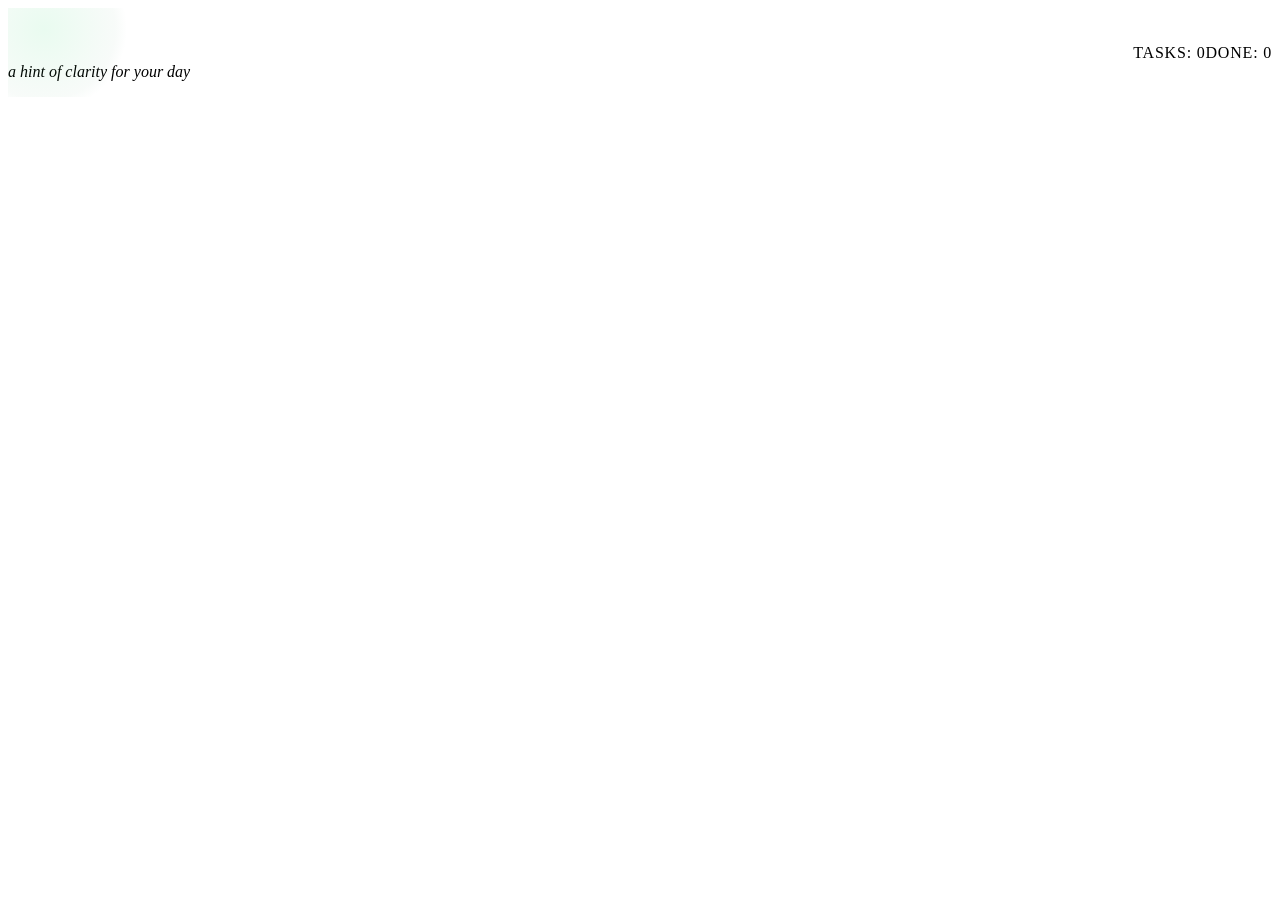
==== src/index.html @ 862423fd "feat: add header, branding, stats counter and index.html scaffold" ====
<!DOCTYPE html>
<html lang="en">
<head>
  <meta charset="UTF-8">
  <meta name="viewport" content="width=device-width, initial-scale=1.0">
  <title>Ahintodew — a hint of clarity for your day</title>

  <!-- Google Fonts: Inter -->
  <link rel="preconnect" href="https://fonts.googleapis.com">
  <link rel="preconnect" href="https://fonts.gstatic.com" crossorigin>
  <link href="https://fonts.googleapis.com/css2?family=Inter:wght@400;500;600;700&display=swap" rel="stylesheet">

  <!-- CSS imports in dependency order -->
  <link rel="stylesheet" href="tokens.css">
  <link rel="stylesheet" href="base.css">
  <link rel="stylesheet" href="header.css">
  <link rel="stylesheet" href="category.css">
  <link rel="stylesheet" href="todo.css">
  <link rel="stylesheet" href="responsive.css">
</head>
<body>
  <div class="app">

    <!-- ===== HEADER & BRANDING (dev-1) ===== -->
    <header class="header glass">
      <div class="header__brand">
        <h1 class="header__title">Ahintodew</h1>
        <p class="header__subtitle">a hint of clarity for your day</p>
      </div>
      <div class="header__stats">
        <span class="header__stat">Tasks: <span class="header__counter header__counter--total"></span></span>
        <span class="header__stat">Done: <span class="header__counter header__counter--done"></span></span>
      </div>
    </header>

    <!-- ===== CATEGORIES & TODO ITEMS (dev-2, dev-3) ===== -->
    <!-- Categories with todo items go here -->

    <!-- ===== FILTERS / FOOTER (dev-4) ===== -->
    <!-- Filter controls and footer go here -->

  </div>
</body>
</html>
---- src/header.css ----
/* ============================================
   AHINTODEW — Header & Branding
   ============================================ */

@import 'tokens.css';

/* --- Header: Sticky Glass Panel --- */
.header {
  position: sticky;
  top: var(--space-4);
  z-index: var(--z-header);
  display: flex;
  align-items: center;
  justify-content: space-between;
  padding: var(--space-6) var(--space-8);
  margin-bottom: var(--space-6);
  overflow: hidden;
  transition: box-shadow var(--transition-base), background var(--transition-base);
}

/* --- Dew-drop decorative element --- */
.header::before {
  content: '';
  position: absolute;
  top: calc(-1 * var(--space-6));
  right: calc(-1 * var(--space-6));
  width: 120px;
  height: 120px;
  border-radius: var(--radius-full);
  background: radial-gradient(
    circle at 30% 30%,
    rgba(74, 222, 128, 0.4),
    rgba(21, 128, 61, 0.1) 60%,
    transparent 70%
  );
  opacity: 0.3;
  pointer-events: none;
  z-index: var(--z-bg);
}

/* --- Brand --- */
.header__brand {
  display: flex;
  flex-direction: column;
  gap: var(--space-1);
}

.header__title {
  font-size: var(--font-size-2xl);
  font-weight: var(--font-weight-bold);
  line-height: var(--line-height-tight);
  background: linear-gradient(135deg, var(--color-dew-400), var(--color-dew-700));
  -webkit-background-clip: text;
  background-clip: text;
  -webkit-text-fill-color: transparent;
  color: transparent;
}

.header__subtitle {
  font-size: var(--font-size-sm);
  color: var(--color-text-secondary);
  font-style: italic;
  font-weight: var(--font-weight-normal);
}

/* --- Stats --- */
.header__stats {
  display: flex;
  gap: var(--space-4);
  align-items: center;
}

.header__stat {
  font-size: var(--font-size-xs);
  font-weight: var(--font-weight-semibold);
  color: var(--color-text-secondary);
  text-transform: uppercase;
  letter-spacing: 0.05em;
}

/* --- CSS Counter Display --- */
.header__counter {
  font-weight: var(--font-weight-bold);
  color: var(--color-dew-600);
}

.header__counter--total::after {
  content: counter(total-tasks);
}

.header__counter--done::after {
  content: counter(completed-tasks);
}

/* --- Reduced Motion --- */
@media (prefers-reduced-motion: reduce) {
  .header {
    transition: none;
  }
}
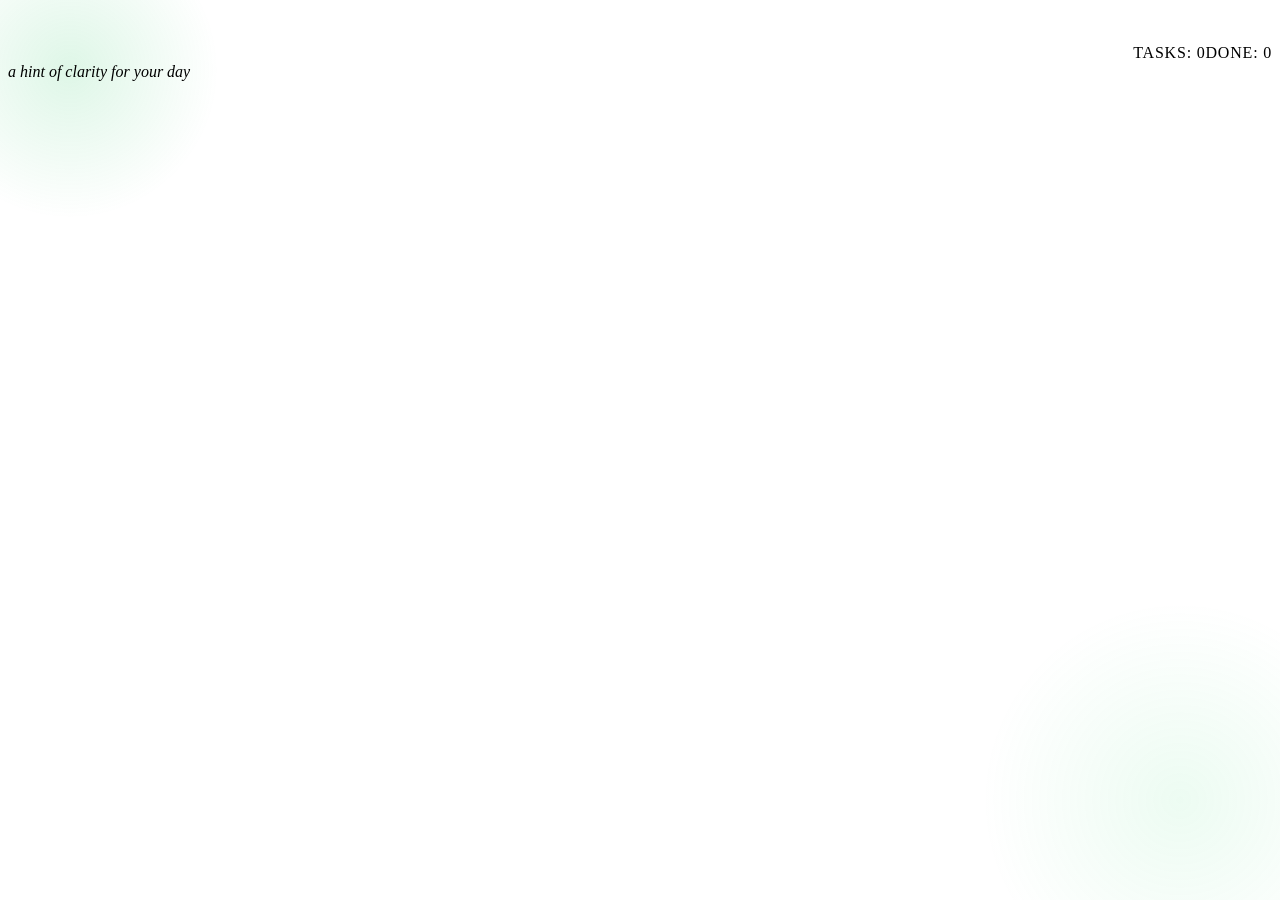
==== commit a0ac24e8: "feat: header branding & stats counter with CSS counter display rules" ====
--- a/src/index.html
+++ b/src/index.html
@@ -3,14 +3,14 @@
 <head>
   <meta charset="UTF-8">
   <meta name="viewport" content="width=device-width, initial-scale=1.0">
-  <title>Ahintodew — a hint of clarity for your day</title>
+  <title>Ahintodew — A hint of clarity for your day</title>
 
-  <!-- Google Fonts: Inter -->
+  <!-- Google Fonts -->
   <link rel="preconnect" href="https://fonts.googleapis.com">
   <link rel="preconnect" href="https://fonts.gstatic.com" crossorigin>
   <link href="https://fonts.googleapis.com/css2?family=Inter:wght@400;500;600;700&display=swap" rel="stylesheet">
 
-  <!-- CSS imports in dependency order -->
+  <!-- Stylesheets (order matters) -->
   <link rel="stylesheet" href="tokens.css">
   <link rel="stylesheet" href="base.css">
   <link rel="stylesheet" href="header.css">
@@ -21,7 +21,7 @@
 <body>
   <div class="app">
 
-    <!-- ===== HEADER & BRANDING (dev-1) ===== -->
+    <!-- ===== Header & Branding ===== -->
     <header class="header glass">
       <div class="header__brand">
         <h1 class="header__title">Ahintodew</h1>
@@ -33,12 +33,12 @@
       </div>
     </header>
 
-    <!-- ===== CATEGORIES & TODO ITEMS (dev-2, dev-3) ===== -->
-    <!-- Categories with todo items go here -->
+    <!-- ===== Categories & Todos (added by other devs) ===== -->
+    <!-- category sections go here -->
 
-    <!-- ===== FILTERS / FOOTER (dev-4) ===== -->
-    <!-- Filter controls and footer go here -->
+    <!-- ===== Filters (added by other devs) ===== -->
+    <!-- filter controls go here -->
 
   </div>
 </body>
-</html>
+</html>
--- a/src/header.css
+++ b/src/header.css
@@ -2,35 +2,34 @@
    AHINTODEW — Header & Branding
    ============================================ */
 
-@import 'tokens.css';
-
-/* --- Header: Sticky Glass Panel --- */
+/* --- Header Layout --- */
 .header {
+  display: flex;
+  align-items: center;
+  justify-content: space-between;
+  padding: var(--space-5) var(--space-6);
   position: sticky;
   top: var(--space-4);
   z-index: var(--z-header);
-  display: flex;
-  align-items: center;
-  justify-content: space-between;
-  padding: var(--space-6) var(--space-8);
-  margin-bottom: var(--space-6);
+  min-height: var(--header-height);
   overflow: hidden;
-  transition: box-shadow var(--transition-base), background var(--transition-base);
+  transition: box-shadow var(--transition-base),
+              background var(--transition-base);
 }
 
-/* --- Dew-drop decorative element --- */
+/* --- Dew-Drop Decorative Element --- */
 .header::before {
   content: '';
   position: absolute;
-  top: calc(-1 * var(--space-6));
-  right: calc(-1 * var(--space-6));
+  top: calc(var(--space-2) * -1);
+  right: calc(var(--space-2) * -1);
   width: 120px;
   height: 120px;
   border-radius: var(--radius-full);
   background: radial-gradient(
     circle at 30% 30%,
-    rgba(74, 222, 128, 0.4),
-    rgba(21, 128, 61, 0.1) 60%,
+    var(--color-dew-200),
+    var(--color-dew-400) 60%,
     transparent 70%
   );
   opacity: 0.3;
@@ -45,6 +44,7 @@
   gap: var(--space-1);
 }
 
+/* --- Title: Gradient Text --- */
 .header__title {
   font-size: var(--font-size-2xl);
   font-weight: var(--font-weight-bold);
@@ -53,9 +53,10 @@
   -webkit-background-clip: text;
   background-clip: text;
   -webkit-text-fill-color: transparent;
-  color: transparent;
+  color: var(--color-dew-700); /* fallback */
 }
 
+/* --- Subtitle --- */
 .header__subtitle {
   font-size: var(--font-size-sm);
   color: var(--color-text-secondary);
@@ -80,16 +81,19 @@
 
 /* --- CSS Counter Display --- */
 .header__counter {
+  font-variant-numeric: tabular-nums;
+}
+
+.header__counter--total::after {
+  content: counter(total-tasks);
   font-weight: var(--font-weight-bold);
   color: var(--color-dew-600);
 }
 
-.header__counter--total::after {
-  content: counter(total-tasks);
-}
-
 .header__counter--done::after {
   content: counter(completed-tasks);
+  font-weight: var(--font-weight-bold);
+  color: var(--color-check);
 }
 
 /* --- Reduced Motion --- */
@@ -97,4 +101,4 @@
   .header {
     transition: none;
   }
-}
+}
--- a/src/category.css
+++ b/src/category.css
@@ -0,0 +1,99 @@
+/* ============================================
+   AHINTODEW — Category Sections
+   ============================================ */
+
+/* --- Remove default details/summary markers --- */
+summary {
+  list-style: none;
+}
+
+summary::-webkit-details-marker {
+  display: none;
+}
+
+/* --- Category Block --- */
+.category {
+  margin-bottom: var(--space-4);
+  border-left: 3px solid var(--color-dew-300);
+  transition: box-shadow var(--transition-base);
+}
+
+/* --- Category Header --- */
+.category__header {
+  display: flex;
+  align-items: center;
+  gap: var(--space-3);
+  padding: var(--space-4) var(--space-5);
+  cursor: pointer;
+  font-weight: var(--font-weight-semibold);
+  font-size: var(--font-size-lg);
+  color: var(--color-text);
+  user-select: none;
+  -webkit-user-select: none;
+}
+
+.category__header:focus-visible {
+  outline: 2px solid var(--color-dew-500);
+  outline-offset: 2px;
+  border-radius: var(--radius-sm);
+}
+
+/* --- Category Icon --- */
+.category__icon {
+  font-size: var(--font-size-xl);
+  line-height: 1;
+}
+
+/* --- Category Title --- */
+.category__title {
+  flex: 1;
+  min-width: 0;
+}
+
+/* --- Category Count --- */
+.category__count {
+  font-size: var(--font-size-xs);
+  font-weight: var(--font-weight-medium);
+  color: var(--color-text-secondary);
+}
+
+/* --- Chevron (CSS-only arrow) --- */
+.category__chevron {
+  display: inline-block;
+  width: 8px;
+  height: 8px;
+  border-right: 2px solid var(--color-gray-400);
+  border-bottom: 2px solid var(--color-gray-400);
+  transform: rotate(-45deg);
+  transition: transform var(--transition-base);
+  flex-shrink: 0;
+}
+
+details[open] > summary .category__chevron {
+  transform: rotate(45deg);
+}
+
+/* --- Category List --- */
+.category__list {
+  padding: 0 var(--space-3) var(--space-3);
+  max-height: 0;
+  overflow: hidden;
+  transition: max-height var(--transition-slow), padding var(--transition-base);
+}
+
+details[open] > .category__list {
+  max-height: 500px;
+}
+
+/* Gap between todo items */
+.category__list > .todo + .todo {
+  margin-top: var(--space-1);
+}
+
+/* --- Reduced Motion --- */
+@media (prefers-reduced-motion: reduce) {
+  .category__chevron,
+  .category__list {
+    transition: none;
+  }
+}
--- a/src/todo.css
+++ b/src/todo.css
@@ -0,0 +1,144 @@
+/* ============================================
+   AHINTODEW — Todo Item Component
+   ============================================ */
+
+/* --- Todo Item --- */
+.todo {
+  counter-increment: total-tasks;
+}
+
+/* --- Checkbox (visually hidden via .sr-only in base.css) --- */
+.todo__checkbox {
+  /* .sr-only class handles hiding; this selector for counter */
+}
+
+.todo__checkbox:checked {
+  counter-increment: completed-tasks;
+}
+
+/* --- Label (main interactive row) --- */
+.todo__label {
+  display: flex;
+  align-items: center;
+  gap: var(--space-3);
+  padding: var(--space-3) var(--space-4);
+  cursor: pointer;
+  border-radius: var(--radius-md);
+  transition: background var(--transition-base), transform var(--transition-spring);
+  min-height: 44px;
+}
+
+.todo__label:hover {
+  background: var(--color-surface-hover);
+}
+
+/* --- Focus-visible on checkbox → outline on label --- */
+.todo__checkbox:focus-visible + .todo__label {
+  outline: 2px solid var(--color-dew-500);
+  outline-offset: 2px;
+}
+
+/* --- Checkmark circle --- */
+.todo__checkmark {
+  flex-shrink: 0;
+  width: 22px;
+  height: 22px;
+  border-radius: var(--radius-full);
+  border: 2px solid var(--color-gray-300);
+  display: flex;
+  align-items: center;
+  justify-content: center;
+  transition: border-color var(--transition-base), background var(--transition-base);
+  position: relative;
+}
+
+/* Checkmark tick via ::after */
+.todo__checkmark::after {
+  content: '';
+  display: block;
+  width: 6px;
+  height: 10px;
+  border: solid var(--color-white);
+  border-width: 0 2px 2px 0;
+  transform: rotate(45deg) scale(0);
+  transition: transform var(--transition-base);
+}
+
+/* --- Todo text --- */
+.todo__text {
+  flex: 1;
+  font-size: var(--font-size-sm);
+  color: var(--color-text);
+  transition: color var(--transition-base), text-decoration var(--transition-base);
+}
+
+/* --- Tags (priority pills) --- */
+.todo__tag {
+  border-radius: var(--radius-full);
+  font-size: var(--font-size-xs);
+  font-weight: var(--font-weight-medium);
+  padding: var(--space-1) var(--space-2);
+  line-height: 1;
+  white-space: nowrap;
+  flex-shrink: 0;
+}
+
+.todo__tag--high {
+  background: rgba(248, 113, 113, 0.15);
+  color: var(--color-high);
+}
+
+.todo__tag--medium {
+  background: rgba(251, 191, 36, 0.15);
+  color: #b45309;
+}
+
+.todo__tag--low {
+  background: rgba(45, 212, 191, 0.15);
+  color: #0f766e;
+}
+
+/* --- Checked State --- */
+.todo__checkbox:checked + .todo__label {
+  opacity: 0.7;
+  transform: scale(1.02);
+}
+
+.todo__checkbox:checked + .todo__label .todo__checkmark {
+  background: var(--color-check);
+  border-color: var(--color-check);
+}
+
+.todo__checkbox:checked + .todo__label .todo__checkmark::after {
+  transform: rotate(45deg) scale(1);
+}
+
+.todo__checkbox:checked + .todo__label .todo__text {
+  text-decoration: line-through;
+  color: var(--color-text-completed);
+}
+
+/* Reset scale after spring animation */
+.todo__checkbox:checked + .todo__label {
+  animation: todo-check-pop var(--transition-spring) forwards;
+}
+
+@keyframes todo-check-pop {
+  0%   { transform: scale(1); }
+  40%  { transform: scale(1.02); }
+  100% { transform: scale(1); }
+}
+
+/* --- Reduced Motion --- */
+@media (prefers-reduced-motion: reduce) {
+  .todo__label,
+  .todo__checkmark,
+  .todo__checkmark::after,
+  .todo__text {
+    transition: none;
+  }
+
+  .todo__checkbox:checked + .todo__label {
+    animation: none;
+  }
+}
--- a/src/responsive.css
+++ b/src/responsive.css
@@ -0,0 +1,195 @@
+/* ============================================
+   AHINTODEW — Responsive Design, Animations & Polish
+   ============================================ */
+
+/* --- Background Decorations (Bokeh/Dew) --- */
+body::before,
+body::after {
+  content: '';
+  position: fixed;
+  border-radius: 50%;
+  pointer-events: none;
+  z-index: var(--z-bg);
+}
+
+body::before {
+  width: 300px;
+  height: 300px;
+  background: radial-gradient(circle, rgba(34, 197, 94, 0.15), transparent 70%);
+  top: -80px;
+  left: -80px;
+}
+
+body::after {
+  width: 400px;
+  height: 400px;
+  background: radial-gradient(circle, rgba(74, 222, 128, 0.1), transparent 70%);
+  bottom: -100px;
+  right: -100px;
+}
+
+/* --- Entrance Animations --- */
+@keyframes fadeInUp {
+  from {
+    opacity: 0;
+    transform: translateY(20px);
+  }
+  to {
+    opacity: 1;
+    transform: translateY(0);
+  }
+}
+
+.header {
+  animation: fadeInUp 600ms both;
+}
+
+.category {
+  animation: fadeInUp var(--transition-slow) both;
+}
+
+.category:nth-of-type(2) {
+  animation-delay: 100ms;
+}
+
+.category:nth-of-type(3) {
+  animation-delay: 200ms;
+}
+
+/* --- Footer --- */
+.footer {
+  text-align: center;
+  margin-top: var(--space-12);
+  padding: var(--space-6);
+}
+
+.footer__text {
+  font-size: var(--font-size-sm);
+  color: var(--color-text-secondary);
+}
+
+/* --- Responsive: Mobile (< 480px) --- */
+@media (max-width: 480px) {
+  .app {
+    padding: var(--space-4) var(--space-3);
+  }
+
+  .header__title {
+    font-size: var(--font-size-xl);
+  }
+
+  .header {
+    padding: var(--space-3) var(--space-4);
+  }
+
+  .header__stats {
+    flex-direction: column;
+    align-items: flex-start;
+    gap: var(--space-2);
+  }
+
+  .header__brand {
+    flex-direction: column;
+    align-items: flex-start;
+  }
+}
+
+/* --- Responsive: Tablet (481px - 768px) --- */
+@media (min-width: 481px) and (max-width: 768px) {
+  .app {
+    padding: var(--space-6) var(--space-4);
+  }
+}
+
+/* --- Responsive: Desktop (769px+) --- */
+@media (min-width: 769px) {
+  .app {
+    max-width: var(--max-width);
+    margin: 0 auto;
+    padding: var(--space-8) var(--space-6) var(--space-16);
+  }
+}
+
+/* --- Prefers Reduced Motion --- */
+@media (prefers-reduced-motion: reduce) {
+  *,
+  *::before,
+  *::after {
+    animation-duration: 0.01ms !important;
+    animation-iteration-count: 1 !important;
+    transition-duration: 0.01ms !important;
+    scroll-behavior: auto !important;
+  }
+}
+
+/* --- Prefers Dark Color Scheme --- */
+@media (prefers-color-scheme: dark) {
+  :root {
+    --color-bg: #0f1f15;
+    --color-bg-gradient: linear-gradient(135deg, #0f1f15 0%, #162b1e 50%, #0f2518 100%);
+    --color-surface: rgba(30, 50, 40, 0.6);
+    --color-surface-hover: rgba(35, 60, 48, 0.75);
+    --color-text: #e5e7eb;
+    --color-text-secondary: #9ca3af;
+    --color-text-completed: #6b7280;
+    --color-border: rgba(74, 222, 128, 0.15);
+    --color-check-bg: rgba(34, 197, 94, 0.2);
+    --glass-shadow: 0 8px 32px rgba(0, 0, 0, 0.3);
+    --glass-shadow-lg: 0 16px 48px rgba(0, 0, 0, 0.4);
+    --glass-shadow-hover: 0 12px 40px rgba(0, 0, 0, 0.35);
+  }
+
+  body::before {
+    background: radial-gradient(circle, rgba(34, 197, 94, 0.08), transparent 70%);
+  }
+
+  body::after {
+    background: radial-gradient(circle, rgba(74, 222, 128, 0.05), transparent 70%);
+  }
+}
+
+/* --- Print Styles --- */
+@media print {
+  body::before,
+  body::after {
+    display: none;
+  }
+
+  body {
+    background: #ffffff;
+    color: #000000;
+  }
+
+  .app {
+    max-width: 100%;
+    padding: 0;
+  }
+
+  .glass,
+  .header,
+  .category {
+    background: transparent;
+    backdrop-filter: none;
+    -webkit-backdrop-filter: none;
+    border: 1px solid #cccccc;
+    box-shadow: none;
+    animation: none;
+  }
+
+  details.category {
+    open: true;
+  }
+
+  details.category[open] > .category__list,
+  details.category > .category__list {
+    display: block;
+  }
+
+  .category {
+    break-inside: avoid;
+  }
+
+  .footer {
+    color: #666666;
+  }
+}
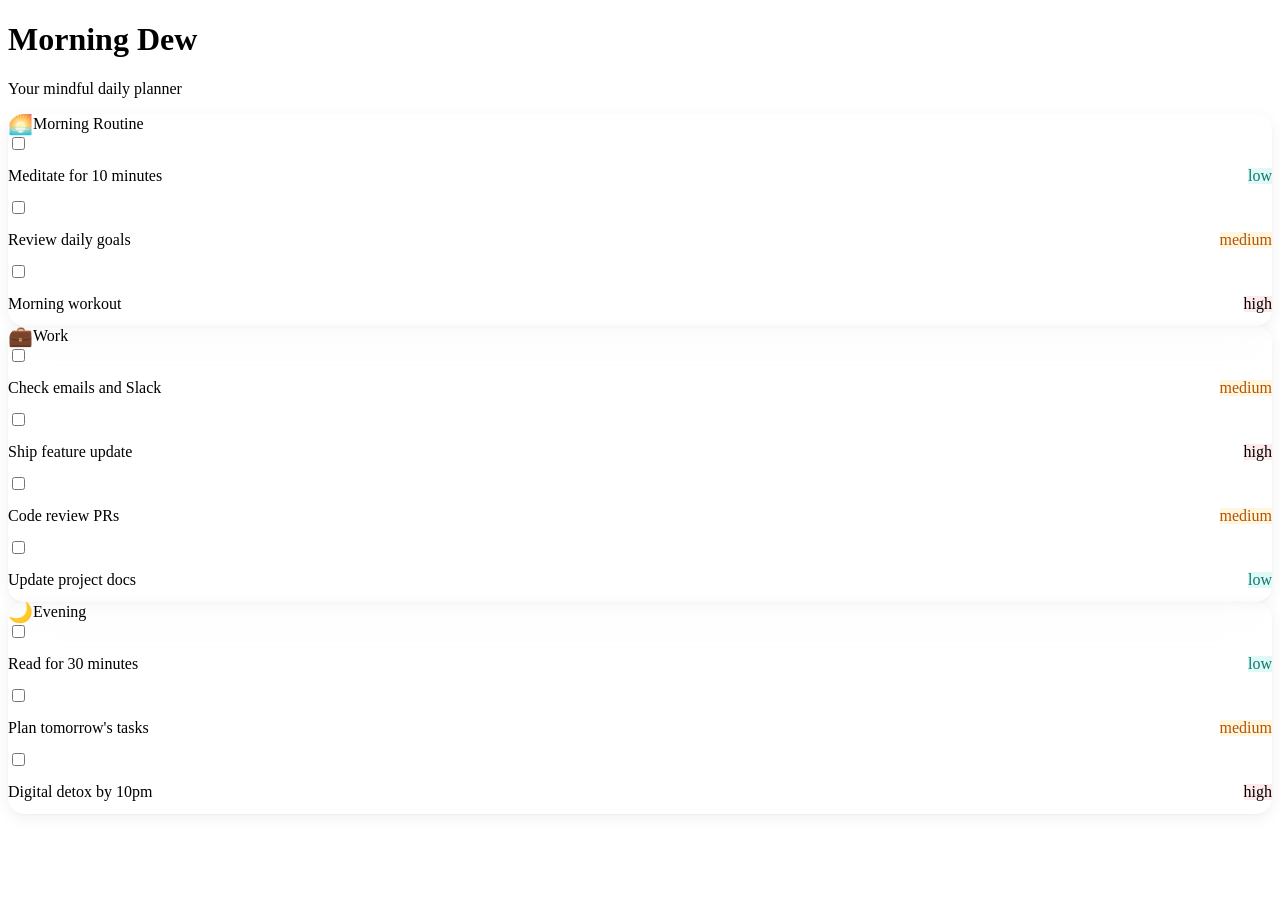
==== commit 07065028: "feat: add collapsible category sections with sample todos and category styles" ====
--- a/src/index.html
+++ b/src/index.html
@@ -3,42 +3,171 @@
 <head>
   <meta charset="UTF-8">
   <meta name="viewport" content="width=device-width, initial-scale=1.0">
-  <title>Ahintodew — A hint of clarity for your day</title>
-
-  <!-- Google Fonts -->
+  <title>Morning Dew — Todo</title>
   <link rel="preconnect" href="https://fonts.googleapis.com">
   <link rel="preconnect" href="https://fonts.gstatic.com" crossorigin>
   <link href="https://fonts.googleapis.com/css2?family=Inter:wght@400;500;600;700&display=swap" rel="stylesheet">
-
-  <!-- Stylesheets (order matters) -->
-  <link rel="stylesheet" href="tokens.css">
-  <link rel="stylesheet" href="base.css">
-  <link rel="stylesheet" href="header.css">
+  <link rel="stylesheet" href="variables.css">
   <link rel="stylesheet" href="category.css">
   <link rel="stylesheet" href="todo.css">
-  <link rel="stylesheet" href="responsive.css">
+  <link rel="stylesheet" href="progress.css">
+  <link rel="stylesheet" href="app.css">
 </head>
 <body>
-  <div class="app">
 
-    <!-- ===== Header & Branding ===== -->
-    <header class="header glass">
-      <div class="header__brand">
-        <h1 class="header__title">Ahintodew</h1>
-        <p class="header__subtitle">a hint of clarity for your day</p>
-      </div>
-      <div class="header__stats">
-        <span class="header__stat">Tasks: <span class="header__counter header__counter--total"></span></span>
-        <span class="header__stat">Done: <span class="header__counter header__counter--done"></span></span>
-      </div>
+  <div class="app-container">
+    <header class="app-header">
+      <h1 class="app-title">Morning Dew</h1>
+      <p class="app-subtitle">Your mindful daily planner</p>
+      <div class="progress-counter" id="progress-counter"></div>
     </header>
 
-    <!-- ===== Categories & Todos (added by other devs) ===== -->
-    <!-- category sections go here -->
+    <main class="app-main">
 
-    <!-- ===== Filters (added by other devs) ===== -->
-    <!-- filter controls go here -->
+      <!-- ============================================================
+           Category: Morning Routine
+           ============================================================ -->
+      <details class="category glass" open>
+        <summary class="category__header">
+          <span class="category__icon">🌅</span>
+          <span class="category__title">Morning Routine</span>
+          <span class="category__chevron"></span>
+        </summary>
+        <ul class="category__list">
 
+          <!-- Todo 1 -->
+          <li class="todo" id="todo-1">
+            <input type="checkbox" id="check-1" class="todo__checkbox sr-only">
+            <label for="check-1" class="todo__label">
+              <span class="todo__check"></span>
+              <span class="todo__text">Meditate for 10 minutes</span>
+              <span class="todo__tag todo__tag--low">low</span>
+            </label>
+          </li>
+
+          <!-- Todo 2 -->
+          <li class="todo" id="todo-2">
+            <input type="checkbox" id="check-2" class="todo__checkbox sr-only">
+            <label for="check-2" class="todo__label">
+              <span class="todo__check"></span>
+              <span class="todo__text">Review daily goals</span>
+              <span class="todo__tag todo__tag--medium">medium</span>
+            </label>
+          </li>
+
+          <!-- Todo 3 -->
+          <li class="todo" id="todo-3">
+            <input type="checkbox" id="check-3" class="todo__checkbox sr-only">
+            <label for="check-3" class="todo__label">
+              <span class="todo__check"></span>
+              <span class="todo__text">Morning workout</span>
+              <span class="todo__tag todo__tag--high">high</span>
+            </label>
+          </li>
+
+        </ul>
+      </details>
+
+      <!-- ============================================================
+           Category: Work
+           ============================================================ -->
+      <details class="category glass" open>
+        <summary class="category__header">
+          <span class="category__icon">💼</span>
+          <span class="category__title">Work</span>
+          <span class="category__chevron"></span>
+        </summary>
+        <ul class="category__list">
+
+          <!-- Todo 4 -->
+          <li class="todo" id="todo-4">
+            <input type="checkbox" id="check-4" class="todo__checkbox sr-only">
+            <label for="check-4" class="todo__label">
+              <span class="todo__check"></span>
+              <span class="todo__text">Check emails and Slack</span>
+              <span class="todo__tag todo__tag--medium">medium</span>
+            </label>
+          </li>
+
+          <!-- Todo 5 -->
+          <li class="todo" id="todo-5">
+            <input type="checkbox" id="check-5" class="todo__checkbox sr-only">
+            <label for="check-5" class="todo__label">
+              <span class="todo__check"></span>
+              <span class="todo__text">Ship feature update</span>
+              <span class="todo__tag todo__tag--high">high</span>
+            </label>
+          </li>
+
+          <!-- Todo 6 -->
+          <li class="todo" id="todo-6">
+            <input type="checkbox" id="check-6" class="todo__checkbox sr-only">
+            <label for="check-6" class="todo__label">
+              <span class="todo__check"></span>
+              <span class="todo__text">Code review PRs</span>
+              <span class="todo__tag todo__tag--medium">medium</span>
+            </label>
+          </li>
+
+          <!-- Todo 7 -->
+          <li class="todo" id="todo-7">
+            <input type="checkbox" id="check-7" class="todo__checkbox sr-only">
+            <label for="check-7" class="todo__label">
+              <span class="todo__check"></span>
+              <span class="todo__text">Update project docs</span>
+              <span class="todo__tag todo__tag--low">low</span>
+            </label>
+          </li>
+
+        </ul>
+      </details>
+
+      <!-- ============================================================
+           Category: Evening
+           ============================================================ -->
+      <details class="category glass" open>
+        <summary class="category__header">
+          <span class="category__icon">🌙</span>
+          <span class="category__title">Evening</span>
+          <span class="category__chevron"></span>
+        </summary>
+        <ul class="category__list">
+
+          <!-- Todo 8 -->
+          <li class="todo" id="todo-8">
+            <input type="checkbox" id="check-8" class="todo__checkbox sr-only">
+            <label for="check-8" class="todo__label">
+              <span class="todo__check"></span>
+              <span class="todo__text">Read for 30 minutes</span>
+              <span class="todo__tag todo__tag--low">low</span>
+            </label>
+          </li>
+
+          <!-- Todo 9 -->
+          <li class="todo" id="todo-9">
+            <input type="checkbox" id="check-9" class="todo__checkbox sr-only">
+            <label for="check-9" class="todo__label">
+              <span class="todo__check"></span>
+              <span class="todo__text">Plan tomorrow's tasks</span>
+              <span class="todo__tag todo__tag--medium">medium</span>
+            </label>
+          </li>
+
+          <!-- Todo 10 -->
+          <li class="todo" id="todo-10">
+            <input type="checkbox" id="check-10" class="todo__checkbox sr-only">
+            <label for="check-10" class="todo__label">
+              <span class="todo__check"></span>
+              <span class="todo__text">Digital detox by 10pm</span>
+              <span class="todo__tag todo__tag--high">high</span>
+            </label>
+          </li>
+
+        </ul>
+      </details>
+
+    </main>
   </div>
+
 </body>
-</html>+</html>
--- a/src/category.css
+++ b/src/category.css
@@ -1,24 +1,43 @@
-/* ============================================
-   AHINTODEW — Category Sections
-   ============================================ */
+/* ==========================================================================
+   Category Sections — Collapsible <details> with glass morphism
+   ========================================================================== */
 
-/* --- Remove default details/summary markers --- */
+/* Remove default details marker */
 summary {
   list-style: none;
 }
-
 summary::-webkit-details-marker {
   display: none;
 }
 
-/* --- Category Block --- */
+/* Category container */
 .category {
   margin-bottom: var(--space-4);
   border-left: 3px solid var(--color-dew-300);
-  transition: box-shadow var(--transition-base);
+  border-radius: var(--radius-panel, 16px);
+  overflow: hidden;
 }
 
-/* --- Category Header --- */
+/* Glass styles (applied via .glass class but scoped here for category) */
+.category.glass {
+  background: var(--color-surface);
+  backdrop-filter: blur(20px);
+  -webkit-backdrop-filter: blur(20px);
+  border: 1px solid var(--color-surface-border);
+  border-left: 3px solid var(--color-dew-300);
+  box-shadow:
+    0 4px 16px rgba(0, 0, 0, 0.06),
+    0 1px 3px rgba(0, 0, 0, 0.04);
+}
+
+/* Fallback for browsers without backdrop-filter */
+@supports not (backdrop-filter: blur(20px)) {
+  .category.glass {
+    background: rgba(255, 255, 255, 0.85);
+  }
+}
+
+/* Category header (summary) */
 .category__header {
   display: flex;
   align-items: center;
@@ -29,71 +48,94 @@
   font-size: var(--font-size-lg);
   color: var(--color-text);
   user-select: none;
-  -webkit-user-select: none;
+  transition: background 0.3s cubic-bezier(0.4, 0, 0.2, 1);
 }
 
-.category__header:focus-visible {
-  outline: 2px solid var(--color-dew-500);
-  outline-offset: 2px;
-  border-radius: var(--radius-sm);
+.category__header:hover {
+  background: rgba(45, 212, 168, 0.06);
 }
 
-/* --- Category Icon --- */
-.category__icon {
-  font-size: var(--font-size-xl);
-  line-height: 1;
+/* Focus-visible for keyboard accessibility */
+.category__header:focus-visible {
+  outline: 2px solid var(--color-primary);
+  outline-offset: 2px;
+  border-radius: var(--radius-panel, 16px);
 }
 
-/* --- Category Title --- */
+/* Category icon */
+.category__icon {
+  font-size: 1.25rem;
+  line-height: 1;
+  flex-shrink: 0;
+}
+
+/* Category title */
 .category__title {
   flex: 1;
   min-width: 0;
 }
 
-/* --- Category Count --- */
-.category__count {
-  font-size: var(--font-size-xs);
-  font-weight: var(--font-weight-medium);
-  color: var(--color-text-secondary);
+/* Chevron — CSS-only arrow using borders */
+.category__chevron {
+  width: 0;
+  height: 0;
+  border-top: 8px solid transparent;
+  border-bottom: 8px solid transparent;
+  border-left: 8px solid var(--color-text-secondary);
+  flex-shrink: 0;
+  transition: transform 0.3s cubic-bezier(0.4, 0, 0.2, 1);
+  transform: rotate(90deg);
 }
 
-/* --- Chevron (CSS-only arrow) --- */
-.category__chevron {
-  display: inline-block;
-  width: 8px;
-  height: 8px;
-  border-right: 2px solid var(--color-gray-400);
-  border-bottom: 2px solid var(--color-gray-400);
-  transform: rotate(-45deg);
-  transition: transform var(--transition-base);
-  flex-shrink: 0;
+/* Chevron rotates when details is open */
+details[open] .category__chevron {
+  transform: rotate(180deg);
 }
 
-details[open] > summary .category__chevron {
-  transform: rotate(45deg);
+/* Category list */
+.category__list {
+  padding: 0 var(--space-3) var(--space-3);
+  margin: 0;
+  list-style: none;
+  max-height: 0;
+  overflow: hidden;
+  transition: max-height 0.3s cubic-bezier(0.4, 0, 0.2, 1),
+              padding 0.3s cubic-bezier(0.4, 0, 0.2, 1);
+  padding-top: 0;
+  padding-bottom: 0;
 }
 
-/* --- Category List --- */
-.category__list {
+details[open] .category__list {
+  max-height: 800px; /* Generous max-height for transition */
   padding: 0 var(--space-3) var(--space-3);
-  max-height: 0;
-  overflow: hidden;
-  transition: max-height var(--transition-slow), padding var(--transition-base);
 }
 
-details[open] > .category__list {
-  max-height: 500px;
-}
-
-/* Gap between todo items */
+/* Spacing between todo items */
 .category__list > .todo + .todo {
   margin-top: var(--space-1);
 }
 
-/* --- Reduced Motion --- */
+/* ==========================================================================
+   Reduced motion
+   ========================================================================== */
 @media (prefers-reduced-motion: reduce) {
   .category__chevron,
   .category__list {
     transition: none;
   }
 }
+
+/* ==========================================================================
+   Dark mode adjustments
+   ========================================================================== */
+@media (prefers-color-scheme: dark) {
+  .category.glass {
+    background: rgba(15, 23, 42, 0.6);
+    border-color: rgba(45, 212, 168, 0.15);
+    border-left-color: var(--color-dew-300);
+  }
+
+  .category__header:hover {
+    background: rgba(45, 212, 168, 0.08);
+  }
+}
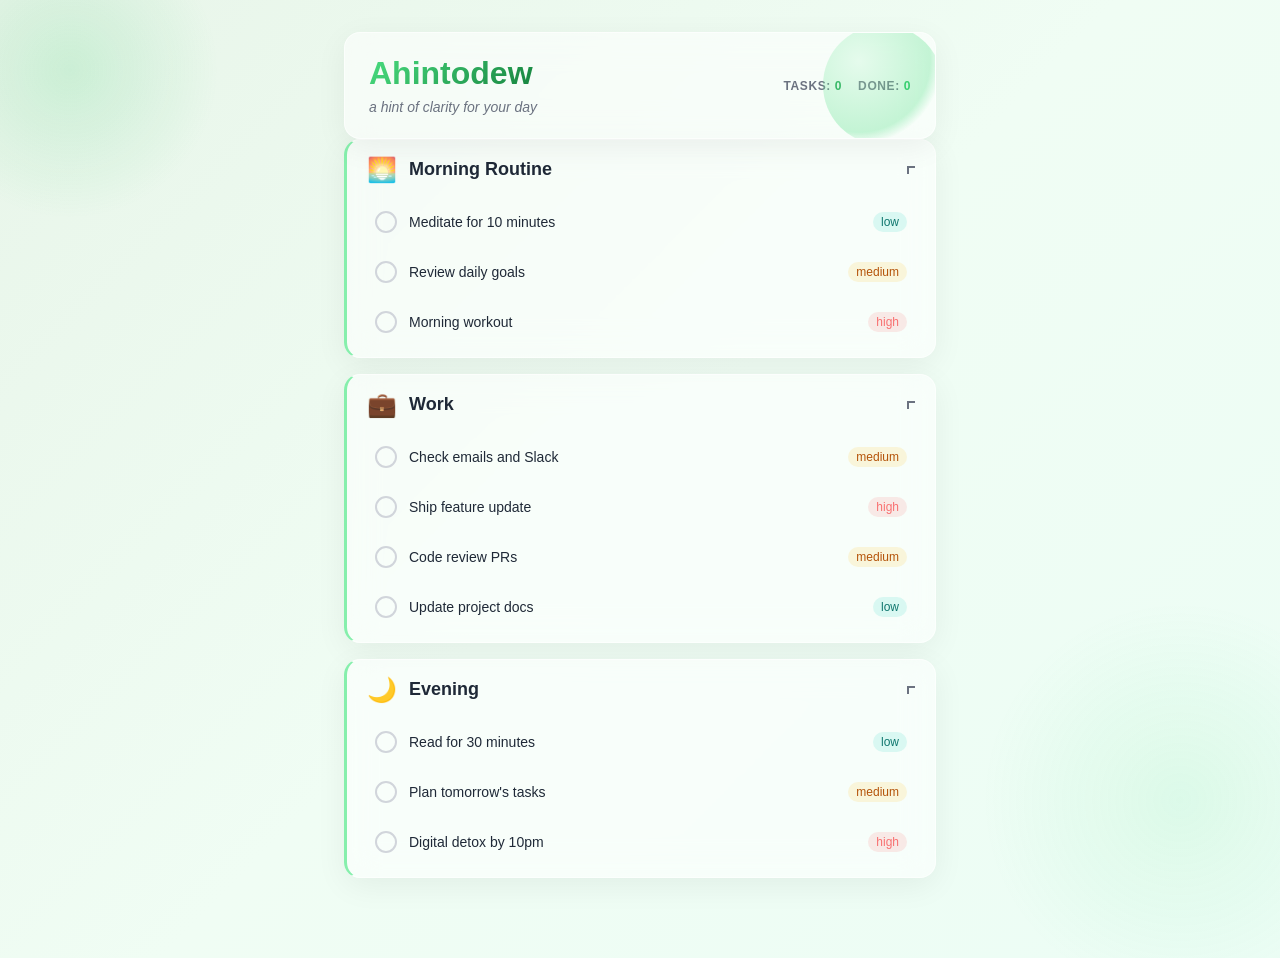
==== commit 27271d20: "fix: correct stylesheet paths and merge todo markup into src/index.html" ====
--- a/src/index.html
+++ b/src/index.html
@@ -3,171 +3,152 @@
 <head>
   <meta charset="UTF-8">
   <meta name="viewport" content="width=device-width, initial-scale=1.0">
-  <title>Morning Dew — Todo</title>
+  <title>Ahintodew — A hint of clarity for your day</title>
+
+  <!-- Google Fonts -->
   <link rel="preconnect" href="https://fonts.googleapis.com">
   <link rel="preconnect" href="https://fonts.gstatic.com" crossorigin>
   <link href="https://fonts.googleapis.com/css2?family=Inter:wght@400;500;600;700&display=swap" rel="stylesheet">
-  <link rel="stylesheet" href="variables.css">
-  <link rel="stylesheet" href="category.css">
+
+  <!-- Stylesheets (order matters) -->
+  <link rel="stylesheet" href="../tokens.css">
+  <link rel="stylesheet" href="../base.css">
+  <link rel="stylesheet" href="header.css">
+  <link rel="stylesheet" href="../category.css">
   <link rel="stylesheet" href="todo.css">
-  <link rel="stylesheet" href="progress.css">
-  <link rel="stylesheet" href="app.css">
+  <link rel="stylesheet" href="responsive.css">
 </head>
 <body>
+  <div class="app">
 
-  <div class="app-container">
-    <header class="app-header">
-      <h1 class="app-title">Morning Dew</h1>
-      <p class="app-subtitle">Your mindful daily planner</p>
-      <div class="progress-counter" id="progress-counter"></div>
+    <!-- ===== Header & Branding ===== -->
+    <header class="header glass">
+      <div class="header__brand">
+        <h1 class="header__title">Ahintodew</h1>
+        <p class="header__subtitle">a hint of clarity for your day</p>
+      </div>
+      <div class="header__stats">
+        <span class="header__stat">Tasks: <span class="header__counter header__counter--total"></span></span>
+        <span class="header__stat">Done: <span class="header__counter header__counter--done"></span></span>
+      </div>
     </header>
 
-    <main class="app-main">
+    <!-- ====== Morning Routine ====== -->
+    <details class="category glass" open>
+      <summary class="category__header">
+        <span class="category__icon">🌅</span>
+        <span class="category__title">Morning Routine</span>
+        <span class="category__count"></span>
+        <span class="category__chevron"></span>
+      </summary>
+      <ul class="category__list">
+        <li class="todo">
+          <input type="checkbox" id="todo-1" class="todo__checkbox sr-only">
+          <label for="todo-1" class="todo__label">
+            <span class="todo__checkmark"></span>
+            <span class="todo__text">Meditate for 10 minutes</span>
+            <span class="todo__tag todo__tag--low">low</span>
+          </label>
+        </li>
+        <li class="todo">
+          <input type="checkbox" id="todo-2" class="todo__checkbox sr-only">
+          <label for="todo-2" class="todo__label">
+            <span class="todo__checkmark"></span>
+            <span class="todo__text">Review daily goals</span>
+            <span class="todo__tag todo__tag--medium">medium</span>
+          </label>
+        </li>
+        <li class="todo">
+          <input type="checkbox" id="todo-3" class="todo__checkbox sr-only">
+          <label for="todo-3" class="todo__label">
+            <span class="todo__checkmark"></span>
+            <span class="todo__text">Morning workout</span>
+            <span class="todo__tag todo__tag--high">high</span>
+          </label>
+        </li>
+      </ul>
+    </details>
 
-      <!-- ============================================================
-           Category: Morning Routine
-           ============================================================ -->
-      <details class="category glass" open>
-        <summary class="category__header">
-          <span class="category__icon">🌅</span>
-          <span class="category__title">Morning Routine</span>
-          <span class="category__chevron"></span>
-        </summary>
-        <ul class="category__list">
+    <!-- ====== Work ====== -->
+    <details class="category glass" open>
+      <summary class="category__header">
+        <span class="category__icon">💼</span>
+        <span class="category__title">Work</span>
+        <span class="category__count"></span>
+        <span class="category__chevron"></span>
+      </summary>
+      <ul class="category__list">
+        <li class="todo">
+          <input type="checkbox" id="todo-4" class="todo__checkbox sr-only">
+          <label for="todo-4" class="todo__label">
+            <span class="todo__checkmark"></span>
+            <span class="todo__text">Check emails and Slack</span>
+            <span class="todo__tag todo__tag--medium">medium</span>
+          </label>
+        </li>
+        <li class="todo">
+          <input type="checkbox" id="todo-5" class="todo__checkbox sr-only">
+          <label for="todo-5" class="todo__label">
+            <span class="todo__checkmark"></span>
+            <span class="todo__text">Ship feature update</span>
+            <span class="todo__tag todo__tag--high">high</span>
+          </label>
+        </li>
+        <li class="todo">
+          <input type="checkbox" id="todo-6" class="todo__checkbox sr-only">
+          <label for="todo-6" class="todo__label">
+            <span class="todo__checkmark"></span>
+            <span class="todo__text">Code review PRs</span>
+            <span class="todo__tag todo__tag--medium">medium</span>
+          </label>
+        </li>
+        <li class="todo">
+          <input type="checkbox" id="todo-7" class="todo__checkbox sr-only">
+          <label for="todo-7" class="todo__label">
+            <span class="todo__checkmark"></span>
+            <span class="todo__text">Update project docs</span>
+            <span class="todo__tag todo__tag--low">low</span>
+          </label>
+        </li>
+      </ul>
+    </details>
 
-          <!-- Todo 1 -->
-          <li class="todo" id="todo-1">
-            <input type="checkbox" id="check-1" class="todo__checkbox sr-only">
-            <label for="check-1" class="todo__label">
-              <span class="todo__check"></span>
-              <span class="todo__text">Meditate for 10 minutes</span>
-              <span class="todo__tag todo__tag--low">low</span>
-            </label>
-          </li>
+    <!-- ====== Evening ====== -->
+    <details class="category glass" open>
+      <summary class="category__header">
+        <span class="category__icon">🌙</span>
+        <span class="category__title">Evening</span>
+        <span class="category__count"></span>
+        <span class="category__chevron"></span>
+      </summary>
+      <ul class="category__list">
+        <li class="todo">
+          <input type="checkbox" id="todo-8" class="todo__checkbox sr-only">
+          <label for="todo-8" class="todo__label">
+            <span class="todo__checkmark"></span>
+            <span class="todo__text">Read for 30 minutes</span>
+            <span class="todo__tag todo__tag--low">low</span>
+          </label>
+        </li>
+        <li class="todo">
+          <input type="checkbox" id="todo-9" class="todo__checkbox sr-only">
+          <label for="todo-9" class="todo__label">
+            <span class="todo__checkmark"></span>
+            <span class="todo__text">Plan tomorrow's tasks</span>
+            <span class="todo__tag todo__tag--medium">medium</span>
+          </label>
+        </li>
+        <li class="todo">
+          <input type="checkbox" id="todo-10" class="todo__checkbox sr-only">
+          <label for="todo-10" class="todo__label">
+            <span class="todo__checkmark"></span>
+            <span class="todo__text">Digital detox by 10pm</span>
+            <span class="todo__tag todo__tag--high">high</span>
+          </label>
+        </li>
+      </ul>
+    </details>
 
-          <!-- Todo 2 -->
-          <li class="todo" id="todo-2">
-            <input type="checkbox" id="check-2" class="todo__checkbox sr-only">
-            <label for="check-2" class="todo__label">
-              <span class="todo__check"></span>
-              <span class="todo__text">Review daily goals</span>
-              <span class="todo__tag todo__tag--medium">medium</span>
-            </label>
-          </li>
-
-          <!-- Todo 3 -->
-          <li class="todo" id="todo-3">
-            <input type="checkbox" id="check-3" class="todo__checkbox sr-only">
-            <label for="check-3" class="todo__label">
-              <span class="todo__check"></span>
-              <span class="todo__text">Morning workout</span>
-              <span class="todo__tag todo__tag--high">high</span>
-            </label>
-          </li>
-
-        </ul>
-      </details>
-
-      <!-- ============================================================
-           Category: Work
-           ============================================================ -->
-      <details class="category glass" open>
-        <summary class="category__header">
-          <span class="category__icon">💼</span>
-          <span class="category__title">Work</span>
-          <span class="category__chevron"></span>
-        </summary>
-        <ul class="category__list">
-
-          <!-- Todo 4 -->
-          <li class="todo" id="todo-4">
-            <input type="checkbox" id="check-4" class="todo__checkbox sr-only">
-            <label for="check-4" class="todo__label">
-              <span class="todo__check"></span>
-              <span class="todo__text">Check emails and Slack</span>
-              <span class="todo__tag todo__tag--medium">medium</span>
-            </label>
-          </li>
-
-          <!-- Todo 5 -->
-          <li class="todo" id="todo-5">
-            <input type="checkbox" id="check-5" class="todo__checkbox sr-only">
-            <label for="check-5" class="todo__label">
-              <span class="todo__check"></span>
-              <span class="todo__text">Ship feature update</span>
-              <span class="todo__tag todo__tag--high">high</span>
-            </label>
-          </li>
-
-          <!-- Todo 6 -->
-          <li class="todo" id="todo-6">
-            <input type="checkbox" id="check-6" class="todo__checkbox sr-only">
-            <label for="check-6" class="todo__label">
-              <span class="todo__check"></span>
-              <span class="todo__text">Code review PRs</span>
-              <span class="todo__tag todo__tag--medium">medium</span>
-            </label>
-          </li>
-
-          <!-- Todo 7 -->
-          <li class="todo" id="todo-7">
-            <input type="checkbox" id="check-7" class="todo__checkbox sr-only">
-            <label for="check-7" class="todo__label">
-              <span class="todo__check"></span>
-              <span class="todo__text">Update project docs</span>
-              <span class="todo__tag todo__tag--low">low</span>
-            </label>
-          </li>
-
-        </ul>
-      </details>
-
-      <!-- ============================================================
-           Category: Evening
-           ============================================================ -->
-      <details class="category glass" open>
-        <summary class="category__header">
-          <span class="category__icon">🌙</span>
-          <span class="category__title">Evening</span>
-          <span class="category__chevron"></span>
-        </summary>
-        <ul class="category__list">
-
-          <!-- Todo 8 -->
-          <li class="todo" id="todo-8">
-            <input type="checkbox" id="check-8" class="todo__checkbox sr-only">
-            <label for="check-8" class="todo__label">
-              <span class="todo__check"></span>
-              <span class="todo__text">Read for 30 minutes</span>
-              <span class="todo__tag todo__tag--low">low</span>
-            </label>
-          </li>
-
-          <!-- Todo 9 -->
-          <li class="todo" id="todo-9">
-            <input type="checkbox" id="check-9" class="todo__checkbox sr-only">
-            <label for="check-9" class="todo__label">
-              <span class="todo__check"></span>
-              <span class="todo__text">Plan tomorrow's tasks</span>
-              <span class="todo__tag todo__tag--medium">medium</span>
-            </label>
-          </li>
-
-          <!-- Todo 10 -->
-          <li class="todo" id="todo-10">
-            <input type="checkbox" id="check-10" class="todo__checkbox sr-only">
-            <label for="check-10" class="todo__label">
-              <span class="todo__check"></span>
-              <span class="todo__text">Digital detox by 10pm</span>
-              <span class="todo__tag todo__tag--high">high</span>
-            </label>
-          </li>
-
-        </ul>
-      </details>
-
-    </main>
   </div>
-
 </body>
 </html>
--- a/tokens.css
+++ b/tokens.css
@@ -0,0 +1,108 @@
+/* ============================================
+   AHINTODEW — Design Tokens
+   Morning dew glassmorphism palette
+   ============================================ */
+
+:root {
+  /* --- Colors: Core Palette --- */
+  --color-dew-50:  #f0fdf4;
+  --color-dew-100: #dcfce7;
+  --color-dew-200: #bbf7d0;
+  --color-dew-300: #86efac;
+  --color-dew-400: #4ade80;
+  --color-dew-500: #22c55e;
+  --color-dew-600: #16a34a;
+  --color-dew-700: #15803d;
+
+  /* --- Colors: Neutrals --- */
+  --color-white:      #ffffff;
+  --color-gray-50:    #f9fafb;
+  --color-gray-100:   #f3f4f6;
+  --color-gray-200:   #e5e7eb;
+  --color-gray-300:   #d1d5db;
+  --color-gray-400:   #9ca3af;
+  --color-gray-500:   #6b7280;
+  --color-gray-600:   #4b5563;
+  --color-gray-700:   #374151;
+  --color-gray-800:   #1f2937;
+  --color-gray-900:   #111827;
+
+  /* --- Colors: Accents (tags) --- */
+  --color-high:    #f87171;
+  --color-medium:  #fbbf24;
+  --color-low:     #2dd4bf;
+
+  /* --- Colors: Semantic --- */
+  --color-bg:         #e8f5e9;
+  --color-bg-gradient: linear-gradient(135deg, #e8f5e9 0%, #f0fdf4 50%, #ecfdf5 100%);
+  --color-surface:    rgba(255, 255, 255, 0.55);
+  --color-surface-hover: rgba(255, 255, 255, 0.72);
+  --color-text:       var(--color-gray-800);
+  --color-text-secondary: var(--color-gray-500);
+  --color-text-completed: var(--color-gray-400);
+  --color-border:     rgba(255, 255, 255, 0.6);
+  --color-check:      var(--color-dew-500);
+  --color-check-bg:   var(--color-dew-100);
+
+  /* --- Typography --- */
+  --font-family:    'Inter', -apple-system, BlinkMacSystemFont, sans-serif;
+  --font-size-xs:   0.75rem;   /* 12px */
+  --font-size-sm:   0.875rem;  /* 14px */
+  --font-size-base: 1rem;      /* 16px */
+  --font-size-lg:   1.125rem;  /* 18px */
+  --font-size-xl:   1.5rem;    /* 24px */
+  --font-size-2xl:  2rem;      /* 32px */
+  --font-size-3xl:  2.5rem;    /* 40px */
+  --font-weight-normal: 400;
+  --font-weight-medium: 500;
+  --font-weight-semibold: 600;
+  --font-weight-bold: 700;
+  --line-height-tight: 1.25;
+  --line-height-normal: 1.5;
+
+  /* --- Spacing (4px base) --- */
+  --space-1:  0.25rem;  /* 4px */
+  --space-2:  0.5rem;   /* 8px */
+  --space-3:  0.75rem;  /* 12px */
+  --space-4:  1rem;     /* 16px */
+  --space-5:  1.25rem;  /* 20px */
+  --space-6:  1.5rem;   /* 24px */
+  --space-8:  2rem;     /* 32px */
+  --space-10: 2.5rem;   /* 40px */
+  --space-12: 3rem;     /* 48px */
+  --space-16: 4rem;     /* 64px */
+
+  /* --- Border Radius --- */
+  --radius-sm:   0.375rem;  /* 6px */
+  --radius-md:   0.75rem;   /* 12px */
+  --radius-lg:   1rem;      /* 16px */
+  --radius-xl:   1.5rem;    /* 24px */
+  --radius-full: 9999px;
+
+  /* --- Glassmorphism --- */
+  --glass-blur:       blur(16px);
+  --glass-blur-heavy: blur(24px);
+  --glass-border:     1px solid var(--color-border);
+  --glass-shadow:     0 8px 32px rgba(0, 0, 0, 0.06);
+  --glass-shadow-lg:  0 16px 48px rgba(0, 0, 0, 0.08);
+  --glass-shadow-hover: 0 12px 40px rgba(0, 0, 0, 0.1);
+
+  /* --- Transitions --- */
+  --transition-fast:   150ms ease;
+  --transition-base:   250ms ease;
+  --transition-slow:   400ms cubic-bezier(0.4, 0, 0.2, 1);
+  --transition-spring: 500ms cubic-bezier(0.34, 1.56, 0.64, 1);
+
+  /* --- Z-Index --- */
+  --z-bg:      0;
+  --z-card:    10;
+  --z-header:  100;
+  --z-overlay: 200;
+
+  /* --- Layout --- */
+  --max-width:       640px;
+  --header-height:   80px;
+
+  /* --- CSS Counters (initialized on .app container) --- */
+  /* counter-reset: total-tasks 0 completed-tasks 0; applied on .app */
+}
--- a/base.css
+++ b/base.css
@@ -0,0 +1,76 @@
+/* ============================================
+   AHINTODEW — Base / Reset
+   ============================================ */
+
+/* --- Modern Reset --- */
+*, *::before, *::after {
+  box-sizing: border-box;
+  margin: 0;
+  padding: 0;
+}
+
+html {
+  font-size: 16px;
+  -webkit-font-smoothing: antialiased;
+  -moz-osx-font-smoothing: grayscale;
+}
+
+body {
+  font-family: var(--font-family);
+  font-size: var(--font-size-base);
+  font-weight: var(--font-weight-normal);
+  line-height: var(--line-height-normal);
+  color: var(--color-text);
+  background: var(--color-bg-gradient);
+  min-height: 100vh;
+}
+
+ul, ol {
+  list-style: none;
+}
+
+a {
+  color: var(--color-dew-600);
+  text-decoration: none;
+}
+
+img {
+  max-width: 100%;
+  display: block;
+}
+
+/* --- Visually Hidden (for checkbox hack) --- */
+.sr-only {
+  position: absolute;
+  width: 1px;
+  height: 1px;
+  padding: 0;
+  margin: -1px;
+  overflow: hidden;
+  clip: rect(0, 0, 0, 0);
+  white-space: nowrap;
+  border: 0;
+}
+
+/* --- App Container --- */
+.app {
+  max-width: var(--max-width);
+  margin: 0 auto;
+  padding: var(--space-6) var(--space-4) var(--space-16);
+  counter-reset: total-tasks 0 completed-tasks 0;
+}
+
+/* --- Glass Panel Utility --- */
+.glass {
+  background: var(--color-surface);
+  backdrop-filter: var(--glass-blur);
+  -webkit-backdrop-filter: var(--glass-blur);
+  border: var(--glass-border);
+  border-radius: var(--radius-lg);
+  box-shadow: var(--glass-shadow);
+}
+
+.glass:hover {
+  background: var(--color-surface-hover);
+  box-shadow: var(--glass-shadow-hover);
+}
--- a/src/header.css
+++ b/src/header.css
@@ -0,0 +1,104 @@
+/* ============================================
+   AHINTODEW — Header & Branding
+   ============================================ */
+
+/* --- Header Layout --- */
+.header {
+  display: flex;
+  align-items: center;
+  justify-content: space-between;
+  padding: var(--space-5) var(--space-6);
+  position: sticky;
+  top: var(--space-4);
+  z-index: var(--z-header);
+  min-height: var(--header-height);
+  overflow: hidden;
+  transition: box-shadow var(--transition-base),
+              background var(--transition-base);
+}
+
+/* --- Dew-Drop Decorative Element --- */
+.header::before {
+  content: '';
+  position: absolute;
+  top: calc(var(--space-2) * -1);
+  right: calc(var(--space-2) * -1);
+  width: 120px;
+  height: 120px;
+  border-radius: var(--radius-full);
+  background: radial-gradient(
+    circle at 30% 30%,
+    var(--color-dew-200),
+    var(--color-dew-400) 60%,
+    transparent 70%
+  );
+  opacity: 0.3;
+  pointer-events: none;
+  z-index: var(--z-bg);
+}
+
+/* --- Brand --- */
+.header__brand {
+  display: flex;
+  flex-direction: column;
+  gap: var(--space-1);
+}
+
+/* --- Title: Gradient Text --- */
+.header__title {
+  font-size: var(--font-size-2xl);
+  font-weight: var(--font-weight-bold);
+  line-height: var(--line-height-tight);
+  background: linear-gradient(135deg, var(--color-dew-400), var(--color-dew-700));
+  -webkit-background-clip: text;
+  background-clip: text;
+  -webkit-text-fill-color: transparent;
+  color: var(--color-dew-700); /* fallback */
+}
+
+/* --- Subtitle --- */
+.header__subtitle {
+  font-size: var(--font-size-sm);
+  color: var(--color-text-secondary);
+  font-style: italic;
+  font-weight: var(--font-weight-normal);
+}
+
+/* --- Stats --- */
+.header__stats {
+  display: flex;
+  gap: var(--space-4);
+  align-items: center;
+}
+
+.header__stat {
+  font-size: var(--font-size-xs);
+  font-weight: var(--font-weight-semibold);
+  color: var(--color-text-secondary);
+  text-transform: uppercase;
+  letter-spacing: 0.05em;
+}
+
+/* --- CSS Counter Display --- */
+.header__counter {
+  font-variant-numeric: tabular-nums;
+}
+
+.header__counter--total::after {
+  content: counter(total-tasks);
+  font-weight: var(--font-weight-bold);
+  color: var(--color-dew-600);
+}
+
+.header__counter--done::after {
+  content: counter(completed-tasks);
+  font-weight: var(--font-weight-bold);
+  color: var(--color-check);
+}
+
+/* --- Reduced Motion --- */
+@media (prefers-reduced-motion: reduce) {
+  .header {
+    transition: none;
+  }
+}
--- a/category.css
+++ b/category.css
@@ -0,0 +1,92 @@
+/* ============================================
+   AHINTODEW — Category Section Styles
+   ============================================ */
+
+/* --- Category Block --- */
+.category {
+  margin-bottom: var(--space-4);
+  border-left: 3px solid var(--color-dew-300);
+}
+
+/* --- Remove default details marker --- */
+summary {
+  list-style: none;
+}
+
+summary::-webkit-details-marker {
+  display: none;
+}
+
+/* --- Category Header --- */
+.category__header {
+  display: flex;
+  align-items: center;
+  gap: var(--space-3);
+  padding: var(--space-4) var(--space-5);
+  cursor: pointer;
+  font-weight: var(--font-weight-semibold);
+  font-size: var(--font-size-lg);
+  color: var(--color-text);
+  user-select: none;
+  transition: background var(--transition-base);
+}
+
+.category__header:hover {
+  background: var(--color-surface-hover);
+}
+
+.category__header:focus-visible {
+  outline: 2px solid var(--color-dew-500);
+  outline-offset: 2px;
+}
+
+/* --- Category Icon --- */
+.category__icon {
+  font-size: var(--font-size-xl);
+  line-height: 1;
+}
+
+/* --- Category Title --- */
+.category__title {
+  flex: 1;
+}
+
+/* --- Category Count --- */
+.category__count {
+  font-size: var(--font-size-xs);
+  font-weight: var(--font-weight-medium);
+  color: var(--color-text-secondary);
+}
+
+/* --- Chevron (CSS-only arrow) --- */
+.category__chevron {
+  display: inline-block;
+  width: 8px;
+  height: 8px;
+  border-right: 2px solid var(--color-gray-500);
+  border-bottom: 2px solid var(--color-gray-500);
+  transform: rotate(90deg);
+  transition: transform var(--transition-base);
+  flex-shrink: 0;
+}
+
+details[open] .category__chevron {
+  transform: rotate(180deg);
+}
+
+/* --- Category List --- */
+.category__list {
+  padding: 0 var(--space-3) var(--space-3);
+  max-height: 0;
+  overflow: hidden;
+  transition: max-height var(--transition-slow);
+}
+
+details[open] > .category__list {
+  max-height: 500px;
+}
+
+/* --- Spacing between todo items --- */
+.category__list > .todo + .todo {
+  margin-top: var(--space-1);
+}
--- a/src/responsive.css
+++ b/src/responsive.css
@@ -0,0 +1,195 @@
+/* ============================================
+   AHINTODEW — Responsive Design, Animations & Polish
+   ============================================ */
+
+/* --- Background Decorations (Bokeh/Dew) --- */
+body::before,
+body::after {
+  content: '';
+  position: fixed;
+  border-radius: 50%;
+  pointer-events: none;
+  z-index: var(--z-bg);
+}
+
+body::before {
+  width: 300px;
+  height: 300px;
+  background: radial-gradient(circle, rgba(34, 197, 94, 0.15), transparent 70%);
+  top: -80px;
+  left: -80px;
+}
+
+body::after {
+  width: 400px;
+  height: 400px;
+  background: radial-gradient(circle, rgba(74, 222, 128, 0.1), transparent 70%);
+  bottom: -100px;
+  right: -100px;
+}
+
+/* --- Entrance Animations --- */
+@keyframes fadeInUp {
+  from {
+    opacity: 0;
+    transform: translateY(20px);
+  }
+  to {
+    opacity: 1;
+    transform: translateY(0);
+  }
+}
+
+.header {
+  animation: fadeInUp 600ms both;
+}
+
+.category {
+  animation: fadeInUp var(--transition-slow) both;
+}
+
+.category:nth-of-type(2) {
+  animation-delay: 100ms;
+}
+
+.category:nth-of-type(3) {
+  animation-delay: 200ms;
+}
+
+/* --- Footer --- */
+.footer {
+  text-align: center;
+  margin-top: var(--space-12);
+  padding: var(--space-6);
+}
+
+.footer__text {
+  font-size: var(--font-size-sm);
+  color: var(--color-text-secondary);
+}
+
+/* --- Responsive: Mobile (< 480px) --- */
+@media (max-width: 480px) {
+  .app {
+    padding: var(--space-4) var(--space-3);
+  }
+
+  .header__title {
+    font-size: var(--font-size-xl);
+  }
+
+  .header {
+    padding: var(--space-3) var(--space-4);
+  }
+
+  .header__stats {
+    flex-direction: column;
+    align-items: flex-start;
+    gap: var(--space-2);
+  }
+
+  .header__brand {
+    flex-direction: column;
+    align-items: flex-start;
+  }
+}
+
+/* --- Responsive: Tablet (481px - 768px) --- */
+@media (min-width: 481px) and (max-width: 768px) {
+  .app {
+    padding: var(--space-6) var(--space-4);
+  }
+}
+
+/* --- Responsive: Desktop (769px+) --- */
+@media (min-width: 769px) {
+  .app {
+    max-width: var(--max-width);
+    margin: 0 auto;
+    padding: var(--space-8) var(--space-6) var(--space-16);
+  }
+}
+
+/* --- Prefers Reduced Motion --- */
+@media (prefers-reduced-motion: reduce) {
+  *,
+  *::before,
+  *::after {
+    animation-duration: 0.01ms !important;
+    animation-iteration-count: 1 !important;
+    transition-duration: 0.01ms !important;
+    scroll-behavior: auto !important;
+  }
+}
+
+/* --- Prefers Dark Color Scheme --- */
+@media (prefers-color-scheme: dark) {
+  :root {
+    --color-bg: #0f1f15;
+    --color-bg-gradient: linear-gradient(135deg, #0f1f15 0%, #162b1e 50%, #0f2518 100%);
+    --color-surface: rgba(30, 50, 40, 0.6);
+    --color-surface-hover: rgba(35, 60, 48, 0.75);
+    --color-text: #e5e7eb;
+    --color-text-secondary: #9ca3af;
+    --color-text-completed: #6b7280;
+    --color-border: rgba(74, 222, 128, 0.15);
+    --color-check-bg: rgba(34, 197, 94, 0.2);
+    --glass-shadow: 0 8px 32px rgba(0, 0, 0, 0.3);
+    --glass-shadow-lg: 0 16px 48px rgba(0, 0, 0, 0.4);
+    --glass-shadow-hover: 0 12px 40px rgba(0, 0, 0, 0.35);
+  }
+
+  body::before {
+    background: radial-gradient(circle, rgba(34, 197, 94, 0.08), transparent 70%);
+  }
+
+  body::after {
+    background: radial-gradient(circle, rgba(74, 222, 128, 0.05), transparent 70%);
+  }
+}
+
+/* --- Print Styles --- */
+@media print {
+  body::before,
+  body::after {
+    display: none;
+  }
+
+  body {
+    background: #ffffff;
+    color: #000000;
+  }
+
+  .app {
+    max-width: 100%;
+    padding: 0;
+  }
+
+  .glass,
+  .header,
+  .category {
+    background: transparent;
+    backdrop-filter: none;
+    -webkit-backdrop-filter: none;
+    border: 1px solid #cccccc;
+    box-shadow: none;
+    animation: none;
+  }
+
+  details.category {
+    open: true;
+  }
+
+  details.category[open] > .category__list,
+  details.category > .category__list {
+    display: block;
+  }
+
+  .category {
+    break-inside: avoid;
+  }
+
+  .footer {
+    color: #666666;
+  }
+}
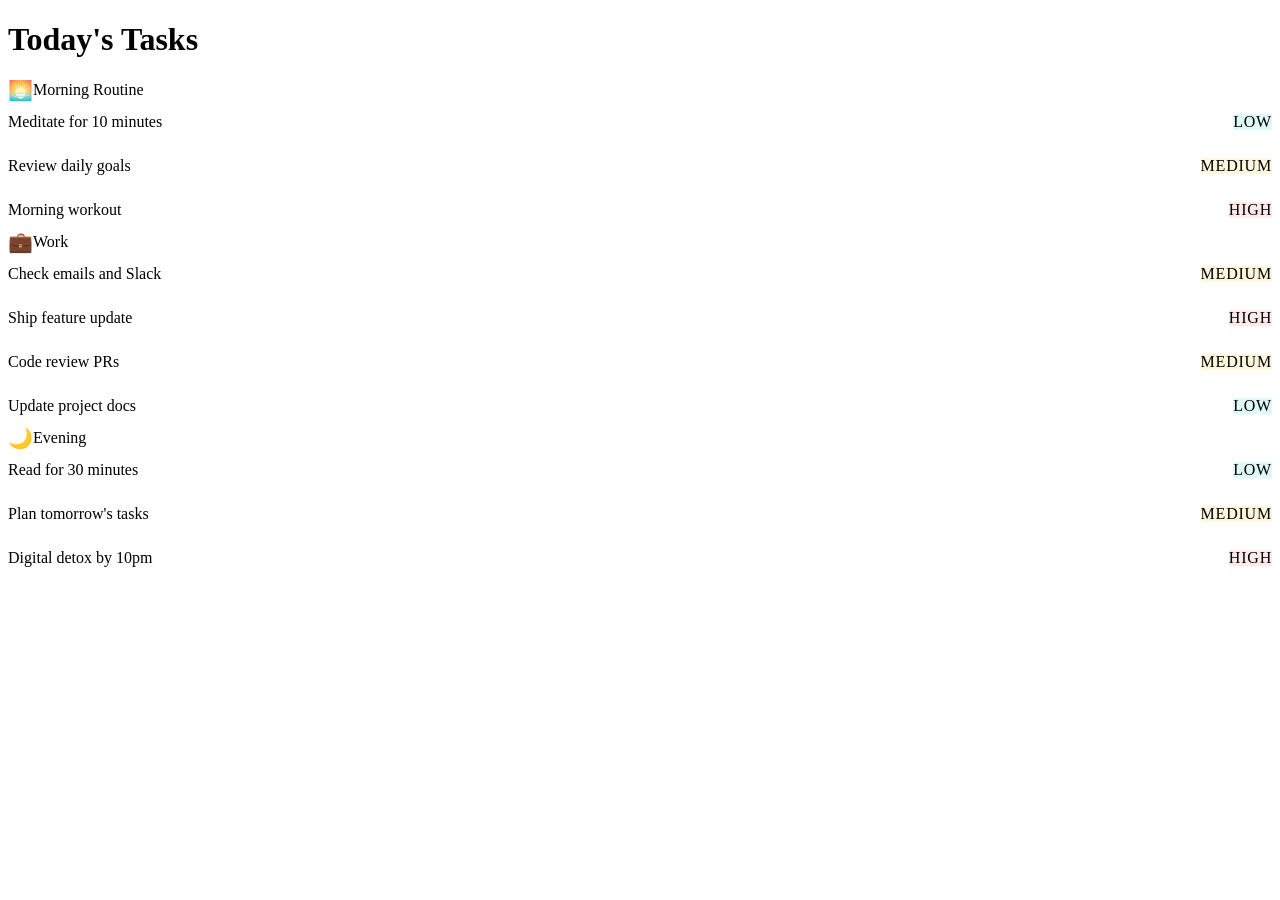
==== commit cee2b00d: "fix: use design token variables for all transitions in category styles" ====
--- a/src/index.html
+++ b/src/index.html
@@ -1,154 +1,126 @@
 <!DOCTYPE html>
 <html lang="en">
 <head>
-  <meta charset="UTF-8">
-  <meta name="viewport" content="width=device-width, initial-scale=1.0">
-  <title>Ahintodew — A hint of clarity for your day</title>
-
-  <!-- Google Fonts -->
-  <link rel="preconnect" href="https://fonts.googleapis.com">
-  <link rel="preconnect" href="https://fonts.gstatic.com" crossorigin>
-  <link href="https://fonts.googleapis.com/css2?family=Inter:wght@400;500;600;700&display=swap" rel="stylesheet">
-
-  <!-- Stylesheets (order matters) -->
-  <link rel="stylesheet" href="../tokens.css">
-  <link rel="stylesheet" href="../base.css">
-  <link rel="stylesheet" href="header.css">
-  <link rel="stylesheet" href="../category.css">
-  <link rel="stylesheet" href="todo.css">
-  <link rel="stylesheet" href="responsive.css">
+  <meta charset="UTF-8" />
+  <meta name="viewport" content="width=device-width, initial-scale=1.0" />
+  <title>Todo App</title>
+  <link rel="stylesheet" href="tokens.css" />
+  <link rel="stylesheet" href="app.css" />
+  <link rel="stylesheet" href="category.css" />
+  <link rel="stylesheet" href="todo.css" />
+  <link rel="stylesheet" href="progress.css" />
 </head>
 <body>
   <div class="app">
-
-    <!-- ===== Header & Branding ===== -->
-    <header class="header glass">
-      <div class="header__brand">
-        <h1 class="header__title">Ahintodew</h1>
-        <p class="header__subtitle">a hint of clarity for your day</p>
-      </div>
-      <div class="header__stats">
-        <span class="header__stat">Tasks: <span class="header__counter header__counter--total"></span></span>
-        <span class="header__stat">Done: <span class="header__counter header__counter--done"></span></span>
-      </div>
+    <header class="app__header glass">
+      <h1 class="app__title">Today's Tasks</h1>
+      <div class="progress" role="status" aria-label="Task completion progress"></div>
     </header>
 
-    <!-- ====== Morning Routine ====== -->
-    <details class="category glass" open>
-      <summary class="category__header">
-        <span class="category__icon">🌅</span>
-        <span class="category__title">Morning Routine</span>
-        <span class="category__count"></span>
-        <span class="category__chevron"></span>
-      </summary>
-      <ul class="category__list">
-        <li class="todo">
-          <input type="checkbox" id="todo-1" class="todo__checkbox sr-only">
-          <label for="todo-1" class="todo__label">
-            <span class="todo__checkmark"></span>
-            <span class="todo__text">Meditate for 10 minutes</span>
-            <span class="todo__tag todo__tag--low">low</span>
-          </label>
-        </li>
-        <li class="todo">
-          <input type="checkbox" id="todo-2" class="todo__checkbox sr-only">
-          <label for="todo-2" class="todo__label">
-            <span class="todo__checkmark"></span>
-            <span class="todo__text">Review daily goals</span>
-            <span class="todo__tag todo__tag--medium">medium</span>
-          </label>
-        </li>
-        <li class="todo">
-          <input type="checkbox" id="todo-3" class="todo__checkbox sr-only">
-          <label for="todo-3" class="todo__label">
-            <span class="todo__checkmark"></span>
-            <span class="todo__text">Morning workout</span>
-            <span class="todo__tag todo__tag--high">high</span>
-          </label>
-        </li>
-      </ul>
-    </details>
+    <main class="app__content">
+      <!-- Morning Routine -->
+      <details class="category glass" open>
+        <summary class="category__header">
+          <span class="category__icon">🌅</span>
+          <span class="category__title">Morning Routine</span>
+          <span class="category__chevron"></span>
+        </summary>
+        <ul class="category__list">
+          <li class="todo" id="todo-1">
+            <input type="checkbox" id="check-1" class="todo__checkbox sr-only" />
+            <label for="check-1" class="todo__label">
+              <span class="todo__text">Meditate for 10 minutes</span>
+              <span class="todo__tag todo__tag--low">low</span>
+            </label>
+          </li>
+          <li class="todo" id="todo-2">
+            <input type="checkbox" id="check-2" class="todo__checkbox sr-only" />
+            <label for="check-2" class="todo__label">
+              <span class="todo__text">Review daily goals</span>
+              <span class="todo__tag todo__tag--medium">medium</span>
+            </label>
+          </li>
+          <li class="todo" id="todo-3">
+            <input type="checkbox" id="check-3" class="todo__checkbox sr-only" />
+            <label for="check-3" class="todo__label">
+              <span class="todo__text">Morning workout</span>
+              <span class="todo__tag todo__tag--high">high</span>
+            </label>
+          </li>
+        </ul>
+      </details>
 
-    <!-- ====== Work ====== -->
-    <details class="category glass" open>
-      <summary class="category__header">
-        <span class="category__icon">💼</span>
-        <span class="category__title">Work</span>
-        <span class="category__count"></span>
-        <span class="category__chevron"></span>
-      </summary>
-      <ul class="category__list">
-        <li class="todo">
-          <input type="checkbox" id="todo-4" class="todo__checkbox sr-only">
-          <label for="todo-4" class="todo__label">
-            <span class="todo__checkmark"></span>
-            <span class="todo__text">Check emails and Slack</span>
-            <span class="todo__tag todo__tag--medium">medium</span>
-          </label>
-        </li>
-        <li class="todo">
-          <input type="checkbox" id="todo-5" class="todo__checkbox sr-only">
-          <label for="todo-5" class="todo__label">
-            <span class="todo__checkmark"></span>
-            <span class="todo__text">Ship feature update</span>
-            <span class="todo__tag todo__tag--high">high</span>
-          </label>
-        </li>
-        <li class="todo">
-          <input type="checkbox" id="todo-6" class="todo__checkbox sr-only">
-          <label for="todo-6" class="todo__label">
-            <span class="todo__checkmark"></span>
-            <span class="todo__text">Code review PRs</span>
-            <span class="todo__tag todo__tag--medium">medium</span>
-          </label>
-        </li>
-        <li class="todo">
-          <input type="checkbox" id="todo-7" class="todo__checkbox sr-only">
-          <label for="todo-7" class="todo__label">
-            <span class="todo__checkmark"></span>
-            <span class="todo__text">Update project docs</span>
-            <span class="todo__tag todo__tag--low">low</span>
-          </label>
-        </li>
-      </ul>
-    </details>
+      <!-- Work -->
+      <details class="category glass" open>
+        <summary class="category__header">
+          <span class="category__icon">💼</span>
+          <span class="category__title">Work</span>
+          <span class="category__chevron"></span>
+        </summary>
+        <ul class="category__list">
+          <li class="todo" id="todo-4">
+            <input type="checkbox" id="check-4" class="todo__checkbox sr-only" />
+            <label for="check-4" class="todo__label">
+              <span class="todo__text">Check emails and Slack</span>
+              <span class="todo__tag todo__tag--medium">medium</span>
+            </label>
+          </li>
+          <li class="todo" id="todo-5">
+            <input type="checkbox" id="check-5" class="todo__checkbox sr-only" />
+            <label for="check-5" class="todo__label">
+              <span class="todo__text">Ship feature update</span>
+              <span class="todo__tag todo__tag--high">high</span>
+            </label>
+          </li>
+          <li class="todo" id="todo-6">
+            <input type="checkbox" id="check-6" class="todo__checkbox sr-only" />
+            <label for="check-6" class="todo__label">
+              <span class="todo__text">Code review PRs</span>
+              <span class="todo__tag todo__tag--medium">medium</span>
+            </label>
+          </li>
+          <li class="todo" id="todo-7">
+            <input type="checkbox" id="check-7" class="todo__checkbox sr-only" />
+            <label for="check-7" class="todo__label">
+              <span class="todo__text">Update project docs</span>
+              <span class="todo__tag todo__tag--low">low</span>
+            </label>
+          </li>
+        </ul>
+      </details>
 
-    <!-- ====== Evening ====== -->
-    <details class="category glass" open>
-      <summary class="category__header">
-        <span class="category__icon">🌙</span>
-        <span class="category__title">Evening</span>
-        <span class="category__count"></span>
-        <span class="category__chevron"></span>
-      </summary>
-      <ul class="category__list">
-        <li class="todo">
-          <input type="checkbox" id="todo-8" class="todo__checkbox sr-only">
-          <label for="todo-8" class="todo__label">
-            <span class="todo__checkmark"></span>
-            <span class="todo__text">Read for 30 minutes</span>
-            <span class="todo__tag todo__tag--low">low</span>
-          </label>
-        </li>
-        <li class="todo">
-          <input type="checkbox" id="todo-9" class="todo__checkbox sr-only">
-          <label for="todo-9" class="todo__label">
-            <span class="todo__checkmark"></span>
-            <span class="todo__text">Plan tomorrow's tasks</span>
-            <span class="todo__tag todo__tag--medium">medium</span>
-          </label>
-        </li>
-        <li class="todo">
-          <input type="checkbox" id="todo-10" class="todo__checkbox sr-only">
-          <label for="todo-10" class="todo__label">
-            <span class="todo__checkmark"></span>
-            <span class="todo__text">Digital detox by 10pm</span>
-            <span class="todo__tag todo__tag--high">high</span>
-          </label>
-        </li>
-      </ul>
-    </details>
-
+      <!-- Evening -->
+      <details class="category glass" open>
+        <summary class="category__header">
+          <span class="category__icon">🌙</span>
+          <span class="category__title">Evening</span>
+          <span class="category__chevron"></span>
+        </summary>
+        <ul class="category__list">
+          <li class="todo" id="todo-8">
+            <input type="checkbox" id="check-8" class="todo__checkbox sr-only" />
+            <label for="check-8" class="todo__label">
+              <span class="todo__text">Read for 30 minutes</span>
+              <span class="todo__tag todo__tag--low">low</span>
+            </label>
+          </li>
+          <li class="todo" id="todo-9">
+            <input type="checkbox" id="check-9" class="todo__checkbox sr-only" />
+            <label for="check-9" class="todo__label">
+              <span class="todo__text">Plan tomorrow's tasks</span>
+              <span class="todo__tag todo__tag--medium">medium</span>
+            </label>
+          </li>
+          <li class="todo" id="todo-10">
+            <input type="checkbox" id="check-10" class="todo__checkbox sr-only" />
+            <label for="check-10" class="todo__label">
+              <span class="todo__text">Digital detox by 10pm</span>
+              <span class="todo__tag todo__tag--high">high</span>
+            </label>
+          </li>
+        </ul>
+      </details>
+    </main>
   </div>
 </body>
 </html>
--- a/src/category.css
+++ b/src/category.css
@@ -0,0 +1,90 @@
+/* Category Sections — Dev-3 */
+
+/* Remove default details/summary markers */
+summary {
+  list-style: none;
+}
+summary::-webkit-details-marker {
+  display: none;
+}
+
+/* Category container */
+.category {
+  margin-bottom: var(--space-4);
+  border-left: 3px solid var(--color-dew-300);
+  border-radius: var(--radius-panel);
+  overflow: hidden;
+}
+
+/* Category header */
+.category__header {
+  display: flex;
+  align-items: center;
+  gap: var(--space-3);
+  padding: var(--space-4) var(--space-5);
+  cursor: pointer;
+  font-weight: var(--font-weight-semibold);
+  font-size: var(--font-size-lg);
+  color: var(--color-text);
+  user-select: none;
+}
+
+.category__header:focus-visible {
+  outline: 2px solid var(--color-primary);
+  outline-offset: 2px;
+  border-radius: var(--radius-item);
+}
+
+/* Icon */
+.category__icon {
+  font-size: 1.25em;
+  line-height: 1;
+}
+
+/* Title */
+.category__title {
+  flex: 1;
+}
+
+/* Chevron — CSS-only arrow via borders */
+.category__chevron {
+  display: inline-block;
+  width: 0;
+  height: 0;
+  border-right: 8px solid transparent;
+  border-bottom: 8px solid var(--color-text);
+  border-left: 8px solid transparent;
+  transform: rotate(90deg);
+  transition: transform var(--transition-base);
+}
+
+details[open] > summary .category__chevron {
+  transform: rotate(180deg);
+}
+
+/* Category list */
+.category__list {
+  list-style: none;
+  margin: 0;
+  padding: 0 var(--space-3) var(--space-3);
+  max-height: 0;
+  overflow: hidden;
+  transition: max-height var(--transition-slow);
+}
+
+details[open] > .category__list {
+  max-height: 800px;
+}
+
+/* Spacing between todo items */
+.category__list > .todo + .todo {
+  margin-top: var(--space-1);
+}
+
+/* Reduced motion */
+@media (prefers-reduced-motion: reduce) {
+  .category__chevron,
+  .category__list {
+    transition: none;
+  }
+}
--- a/src/todo.css
+++ b/src/todo.css
@@ -1,86 +1,150 @@
 /* ============================================
    AHINTODEW — Todo Item Component
+   BEM: .todo, .todo__*, .todo--*
    ============================================ */
 
 /* --- Todo Item --- */
 .todo {
+  position: relative;
   counter-increment: total-tasks;
-}
-
-/* --- Checkbox (visually hidden via .sr-only in base.css) --- */
+  transition: transform var(--transition-base), opacity var(--transition-base);
+}
+
+.todo + .todo {
+  margin-top: var(--space-2);
+}
+
+/* --- Checkbox (visually hidden, drives :checked state) --- */
 .todo__checkbox {
-  /* .sr-only class handles hiding; this selector for counter */
+  position: absolute;
+  width: 1px;
+  height: 1px;
+  padding: 0;
+  margin: -1px;
+  overflow: hidden;
+  clip: rect(0, 0, 0, 0);
+  white-space: nowrap;
+  border: 0;
 }
 
 .todo__checkbox:checked {
   counter-increment: completed-tasks;
 }
 
-/* --- Label (main interactive row) --- */
+/* --- Label (the visible clickable row) --- */
 .todo__label {
   display: flex;
   align-items: center;
   gap: var(--space-3);
   padding: var(--space-3) var(--space-4);
+  min-height: 44px;
+  border-radius: var(--radius-md);
+  background: var(--color-surface);
+  backdrop-filter: var(--glass-blur);
+  -webkit-backdrop-filter: var(--glass-blur);
+  border: var(--glass-border);
+  box-shadow: var(--glass-shadow);
   cursor: pointer;
-  border-radius: var(--radius-md);
-  transition: background var(--transition-base), transform var(--transition-spring);
-  min-height: 44px;
+  transition: background var(--transition-base),
+              box-shadow var(--transition-base),
+              transform var(--transition-base);
 }
 
 .todo__label:hover {
   background: var(--color-surface-hover);
-}
-
-/* --- Focus-visible on checkbox → outline on label --- */
+  box-shadow: var(--glass-shadow-hover);
+  transform: translateY(-1px);
+}
+
+/* --- Focus-visible ring for keyboard accessibility --- */
 .todo__checkbox:focus-visible + .todo__label {
   outline: 2px solid var(--color-dew-500);
   outline-offset: 2px;
 }
 
-/* --- Checkmark circle --- */
+/* --- Custom Checkmark --- */
 .todo__checkmark {
+  position: relative;
   flex-shrink: 0;
-  width: 22px;
-  height: 22px;
+  width: 24px;
+  height: 24px;
   border-radius: var(--radius-full);
   border: 2px solid var(--color-gray-300);
-  display: flex;
-  align-items: center;
-  justify-content: center;
-  transition: border-color var(--transition-base), background var(--transition-base);
-  position: relative;
-}
-
-/* Checkmark tick via ::after */
+  background: var(--color-white);
+  transition: background var(--transition-base),
+              border-color var(--transition-base),
+              transform var(--transition-spring);
+}
+
 .todo__checkmark::after {
   content: '';
-  display: block;
+  position: absolute;
+  top: 4px;
+  left: 7px;
   width: 6px;
   height: 10px;
   border: solid var(--color-white);
   border-width: 0 2px 2px 0;
   transform: rotate(45deg) scale(0);
-  transition: transform var(--transition-base);
-}
-
-/* --- Todo text --- */
+  transition: transform var(--transition-spring);
+}
+
+/* Checked checkmark */
+.todo__checkbox:checked + .todo__label .todo__checkmark {
+  background: var(--color-check);
+  border-color: var(--color-check);
+  transform: scale(1.1);
+}
+
+.todo__checkbox:checked + .todo__label .todo__checkmark::after {
+  transform: rotate(45deg) scale(1);
+}
+
+/* --- Todo Text --- */
 .todo__text {
   flex: 1;
+  position: relative;
   font-size: var(--font-size-sm);
+  font-weight: var(--font-weight-normal);
   color: var(--color-text);
-  transition: color var(--transition-base), text-decoration var(--transition-base);
-}
-
-/* --- Tags (priority pills) --- */
+  line-height: var(--line-height-normal);
+  transition: color var(--transition-base);
+}
+
+/* Strikethrough pseudo-element: scaleX(0) → scaleX(1) on check */
+.todo__text::after {
+  content: '';
+  position: absolute;
+  left: 0;
+  top: 50%;
+  width: 100%;
+  height: 1.5px;
+  background: var(--color-text-completed);
+  transform: scaleX(0);
+  transform-origin: left center;
+  transition: transform 0.3s cubic-bezier(0.4, 0, 0.2, 1);
+}
+
+/* Checked text state */
+.todo__checkbox:checked + .todo__label .todo__text {
+  color: var(--color-text-completed);
+}
+
+.todo__checkbox:checked + .todo__label .todo__text::after {
+  transform: scaleX(1);
+}
+
+/* --- Priority Tags --- */
 .todo__tag {
+  flex-shrink: 0;
+  padding: var(--space-1) var(--space-2);
+  font-size: var(--font-size-xs);
+  font-weight: var(--font-weight-semibold);
+  text-transform: uppercase;
+  letter-spacing: 0.05em;
   border-radius: var(--radius-full);
-  font-size: var(--font-size-xs);
-  font-weight: var(--font-weight-medium);
-  padding: var(--space-1) var(--space-2);
   line-height: 1;
-  white-space: nowrap;
-  flex-shrink: 0;
+  transition: opacity var(--transition-base);
 }
 
 .todo__tag--high {
@@ -90,43 +154,22 @@
 
 .todo__tag--medium {
   background: rgba(251, 191, 36, 0.15);
-  color: #b45309;
+  color: var(--color-medium);
 }
 
 .todo__tag--low {
   background: rgba(45, 212, 191, 0.15);
-  color: #0f766e;
-}
-
-/* --- Checked State --- */
-.todo__checkbox:checked + .todo__label {
+  color: var(--color-low);
+}
+
+/* Fade tag on completion */
+.todo__checkbox:checked + .todo__label .todo__tag {
+  opacity: 0.5;
+}
+
+/* --- Completed modifier (optional class-based) --- */
+.todo--completed .todo__label {
   opacity: 0.7;
-  transform: scale(1.02);
-}
-
-.todo__checkbox:checked + .todo__label .todo__checkmark {
-  background: var(--color-check);
-  border-color: var(--color-check);
-}
-
-.todo__checkbox:checked + .todo__label .todo__checkmark::after {
-  transform: rotate(45deg) scale(1);
-}
-
-.todo__checkbox:checked + .todo__label .todo__text {
-  text-decoration: line-through;
-  color: var(--color-text-completed);
-}
-
-/* Reset scale after spring animation */
-.todo__checkbox:checked + .todo__label {
-  animation: todo-check-pop var(--transition-spring) forwards;
-}
-
-@keyframes todo-check-pop {
-  0%   { transform: scale(1); }
-  40%  { transform: scale(1.02); }
-  100% { transform: scale(1); }
 }
 
 /* --- Reduced Motion --- */
@@ -134,11 +177,46 @@
   .todo__label,
   .todo__checkmark,
   .todo__checkmark::after,
+  .todo__text,
+  .todo__text::after,
+  .todo__tag {
+    transition: none;
+  }
+}
+
+/* --- Dark Mode Enhancement --- */
+@media (prefers-color-scheme: dark) {
+  .todo__label {
+    background: rgba(30, 41, 59, 0.55);
+    border-color: rgba(255, 255, 255, 0.1);
+  }
+
+  .todo__label:hover {
+    background: rgba(30, 41, 59, 0.72);
+  }
+
+  .todo__checkmark {
+    background: var(--color-gray-800);
+    border-color: var(--color-gray-600);
+  }
+
   .todo__text {
-    transition: none;
-  }
-
-  .todo__checkbox:checked + .todo__label {
-    animation: none;
-  }
-}
+    color: var(--color-gray-100);
+  }
+
+  .todo__checkbox:checked + .todo__label .todo__text {
+    color: var(--color-gray-500);
+  }
+
+  .todo__tag--high {
+    background: rgba(248, 113, 113, 0.2);
+  }
+
+  .todo__tag--medium {
+    background: rgba(251, 191, 36, 0.2);
+  }
+
+  .todo__tag--low {
+    background: rgba(45, 212, 191, 0.2);
+  }
+}
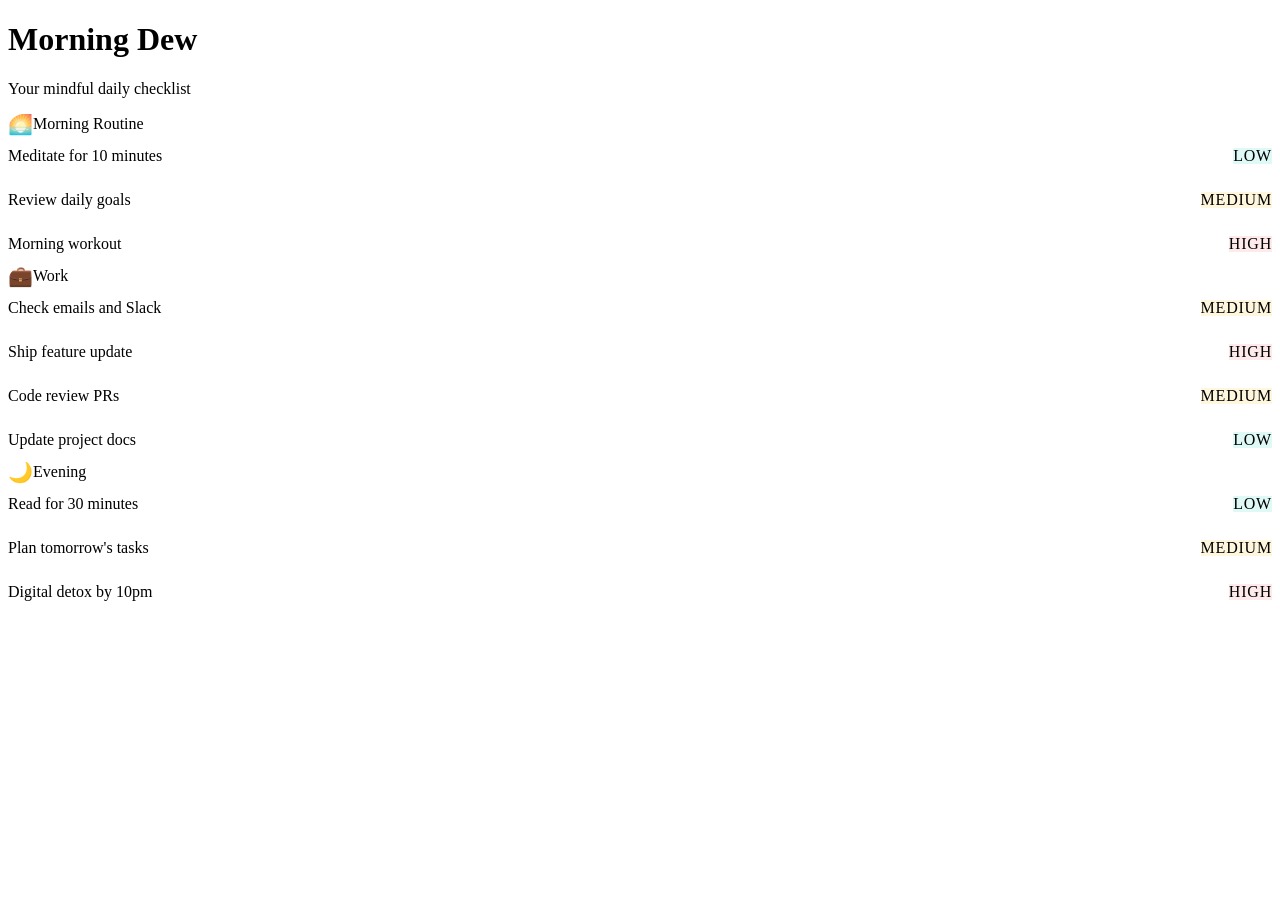
==== commit 35e062fc: "feat: add collapsible category sections with all 10 sample todos" ====
--- a/src/index.html
+++ b/src/index.html
@@ -1,24 +1,29 @@
 <!DOCTYPE html>
 <html lang="en">
 <head>
-  <meta charset="UTF-8" />
-  <meta name="viewport" content="width=device-width, initial-scale=1.0" />
-  <title>Todo App</title>
-  <link rel="stylesheet" href="tokens.css" />
-  <link rel="stylesheet" href="app.css" />
-  <link rel="stylesheet" href="category.css" />
-  <link rel="stylesheet" href="todo.css" />
-  <link rel="stylesheet" href="progress.css" />
+  <meta charset="UTF-8">
+  <meta name="viewport" content="width=device-width, initial-scale=1.0">
+  <title>Morning Dew — Todo</title>
+  <link rel="preconnect" href="https://fonts.googleapis.com">
+  <link rel="preconnect" href="https://fonts.gstatic.com" crossorigin>
+  <link href="https://fonts.googleapis.com/css2?family=Inter:wght@400;500;600;700&display=swap" rel="stylesheet">
+  <link rel="stylesheet" href="variables.css">
+  <link rel="stylesheet" href="category.css">
+  <link rel="stylesheet" href="todo.css">
+  <link rel="stylesheet" href="progress.css">
 </head>
 <body>
+
   <div class="app">
-    <header class="app__header glass">
-      <h1 class="app__title">Today's Tasks</h1>
-      <div class="progress" role="status" aria-label="Task completion progress"></div>
+    <header class="app__header">
+      <h1 class="app__title">Morning Dew</h1>
+      <p class="app__subtitle">Your mindful daily checklist</p>
+      <div class="progress" id="progress"></div>
     </header>
 
     <main class="app__content">
-      <!-- Morning Routine -->
+
+      <!-- ===================== Morning Routine ===================== -->
       <details class="category glass" open>
         <summary class="category__header">
           <span class="category__icon">🌅</span>
@@ -26,31 +31,41 @@
           <span class="category__chevron"></span>
         </summary>
         <ul class="category__list">
-          <li class="todo" id="todo-1">
-            <input type="checkbox" id="check-1" class="todo__checkbox sr-only" />
-            <label for="check-1" class="todo__label">
+
+          <!-- Todo 1 -->
+          <li class="todo">
+            <input type="checkbox" id="todo-1" class="todo__checkbox" />
+            <label for="todo-1" class="todo__label">
+              <span class="todo__check"></span>
               <span class="todo__text">Meditate for 10 minutes</span>
               <span class="todo__tag todo__tag--low">low</span>
             </label>
           </li>
-          <li class="todo" id="todo-2">
-            <input type="checkbox" id="check-2" class="todo__checkbox sr-only" />
-            <label for="check-2" class="todo__label">
+
+          <!-- Todo 2 -->
+          <li class="todo">
+            <input type="checkbox" id="todo-2" class="todo__checkbox" />
+            <label for="todo-2" class="todo__label">
+              <span class="todo__check"></span>
               <span class="todo__text">Review daily goals</span>
               <span class="todo__tag todo__tag--medium">medium</span>
             </label>
           </li>
-          <li class="todo" id="todo-3">
-            <input type="checkbox" id="check-3" class="todo__checkbox sr-only" />
-            <label for="check-3" class="todo__label">
+
+          <!-- Todo 3 -->
+          <li class="todo">
+            <input type="checkbox" id="todo-3" class="todo__checkbox" />
+            <label for="todo-3" class="todo__label">
+              <span class="todo__check"></span>
               <span class="todo__text">Morning workout</span>
               <span class="todo__tag todo__tag--high">high</span>
             </label>
           </li>
+
         </ul>
       </details>
 
-      <!-- Work -->
+      <!-- ===================== Work ===================== -->
       <details class="category glass" open>
         <summary class="category__header">
           <span class="category__icon">💼</span>
@@ -58,38 +73,51 @@
           <span class="category__chevron"></span>
         </summary>
         <ul class="category__list">
-          <li class="todo" id="todo-4">
-            <input type="checkbox" id="check-4" class="todo__checkbox sr-only" />
-            <label for="check-4" class="todo__label">
+
+          <!-- Todo 4 -->
+          <li class="todo">
+            <input type="checkbox" id="todo-4" class="todo__checkbox" />
+            <label for="todo-4" class="todo__label">
+              <span class="todo__check"></span>
               <span class="todo__text">Check emails and Slack</span>
               <span class="todo__tag todo__tag--medium">medium</span>
             </label>
           </li>
-          <li class="todo" id="todo-5">
-            <input type="checkbox" id="check-5" class="todo__checkbox sr-only" />
-            <label for="check-5" class="todo__label">
+
+          <!-- Todo 5 -->
+          <li class="todo">
+            <input type="checkbox" id="todo-5" class="todo__checkbox" />
+            <label for="todo-5" class="todo__label">
+              <span class="todo__check"></span>
               <span class="todo__text">Ship feature update</span>
               <span class="todo__tag todo__tag--high">high</span>
             </label>
           </li>
-          <li class="todo" id="todo-6">
-            <input type="checkbox" id="check-6" class="todo__checkbox sr-only" />
-            <label for="check-6" class="todo__label">
+
+          <!-- Todo 6 -->
+          <li class="todo">
+            <input type="checkbox" id="todo-6" class="todo__checkbox" />
+            <label for="todo-6" class="todo__label">
+              <span class="todo__check"></span>
               <span class="todo__text">Code review PRs</span>
               <span class="todo__tag todo__tag--medium">medium</span>
             </label>
           </li>
-          <li class="todo" id="todo-7">
-            <input type="checkbox" id="check-7" class="todo__checkbox sr-only" />
-            <label for="check-7" class="todo__label">
+
+          <!-- Todo 7 -->
+          <li class="todo">
+            <input type="checkbox" id="todo-7" class="todo__checkbox" />
+            <label for="todo-7" class="todo__label">
+              <span class="todo__check"></span>
               <span class="todo__text">Update project docs</span>
               <span class="todo__tag todo__tag--low">low</span>
             </label>
           </li>
+
         </ul>
       </details>
 
-      <!-- Evening -->
+      <!-- ===================== Evening ===================== -->
       <details class="category glass" open>
         <summary class="category__header">
           <span class="category__icon">🌙</span>
@@ -97,30 +125,42 @@
           <span class="category__chevron"></span>
         </summary>
         <ul class="category__list">
-          <li class="todo" id="todo-8">
-            <input type="checkbox" id="check-8" class="todo__checkbox sr-only" />
-            <label for="check-8" class="todo__label">
+
+          <!-- Todo 8 -->
+          <li class="todo">
+            <input type="checkbox" id="todo-8" class="todo__checkbox" />
+            <label for="todo-8" class="todo__label">
+              <span class="todo__check"></span>
               <span class="todo__text">Read for 30 minutes</span>
               <span class="todo__tag todo__tag--low">low</span>
             </label>
           </li>
-          <li class="todo" id="todo-9">
-            <input type="checkbox" id="check-9" class="todo__checkbox sr-only" />
-            <label for="check-9" class="todo__label">
+
+          <!-- Todo 9 -->
+          <li class="todo">
+            <input type="checkbox" id="todo-9" class="todo__checkbox" />
+            <label for="todo-9" class="todo__label">
+              <span class="todo__check"></span>
               <span class="todo__text">Plan tomorrow's tasks</span>
               <span class="todo__tag todo__tag--medium">medium</span>
             </label>
           </li>
-          <li class="todo" id="todo-10">
-            <input type="checkbox" id="check-10" class="todo__checkbox sr-only" />
-            <label for="check-10" class="todo__label">
+
+          <!-- Todo 10 -->
+          <li class="todo">
+            <input type="checkbox" id="todo-10" class="todo__checkbox" />
+            <label for="todo-10" class="todo__label">
+              <span class="todo__check"></span>
               <span class="todo__text">Digital detox by 10pm</span>
               <span class="todo__tag todo__tag--high">high</span>
             </label>
           </li>
+
         </ul>
       </details>
+
     </main>
   </div>
+
 </body>
 </html>
--- a/src/category.css
+++ b/src/category.css
@@ -1,22 +1,25 @@
-/* Category Sections — Dev-3 */
+/* ==========================================================================
+   Category Sections — Collapsible <details> with glass styling
+   ========================================================================== */
 
-/* Remove default details/summary markers */
+/* --- Category container --- */
+.category {
+  margin-bottom: var(--space-4);
+  border-left: 3px solid var(--color-dew-300);
+  border-radius: var(--radius-panel, 16px);
+  overflow: hidden;
+}
+
+/* --- Remove default <details> marker --- */
 summary {
   list-style: none;
 }
+
 summary::-webkit-details-marker {
   display: none;
 }
 
-/* Category container */
-.category {
-  margin-bottom: var(--space-4);
-  border-left: 3px solid var(--color-dew-300);
-  border-radius: var(--radius-panel);
-  overflow: hidden;
-}
-
-/* Category header */
+/* --- Header row --- */
 .category__header {
   display: flex;
   align-items: center;
@@ -27,64 +30,107 @@
   font-size: var(--font-size-lg);
   color: var(--color-text);
   user-select: none;
+  -webkit-user-select: none;
+  transition: background 0.3s cubic-bezier(0.4, 0, 0.2, 1);
 }
 
+.category__header:hover {
+  background: rgba(45, 212, 168, 0.08);
+}
+
+/* Focus-visible ring for keyboard accessibility */
 .category__header:focus-visible {
   outline: 2px solid var(--color-primary);
   outline-offset: 2px;
-  border-radius: var(--radius-item);
+  border-radius: var(--radius-panel, 16px);
 }
 
-/* Icon */
+/* --- Icon --- */
 .category__icon {
-  font-size: 1.25em;
+  font-size: 1.25rem;
   line-height: 1;
+  flex-shrink: 0;
 }
 
-/* Title */
+/* --- Title --- */
 .category__title {
   flex: 1;
+  min-width: 0;
 }
 
-/* Chevron — CSS-only arrow via borders */
+/* --- Chevron (CSS-only arrow) --- */
 .category__chevron {
   display: inline-block;
-  width: 0;
-  height: 0;
-  border-right: 8px solid transparent;
-  border-bottom: 8px solid var(--color-text);
-  border-left: 8px solid transparent;
-  transform: rotate(90deg);
-  transition: transform var(--transition-base);
+  width: 8px;
+  height: 8px;
+  border-right: 2px solid var(--color-text-secondary);
+  border-bottom: 2px solid var(--color-text-secondary);
+  transform: rotate(-45deg);
+  transition: transform 0.3s cubic-bezier(0.4, 0, 0.2, 1);
+  flex-shrink: 0;
+  margin-left: auto;
 }
 
-details[open] > summary .category__chevron {
-  transform: rotate(180deg);
+details[open] .category__chevron {
+  transform: rotate(45deg);
 }
 
-/* Category list */
+/* --- List container with smooth open/close --- */
 .category__list {
+  padding: 0 var(--space-3) var(--space-3);
+  margin: 0;
   list-style: none;
-  margin: 0;
-  padding: 0 var(--space-3) var(--space-3);
   max-height: 0;
   overflow: hidden;
-  transition: max-height var(--transition-slow);
+  opacity: 0;
+  transition:
+    max-height 0.3s cubic-bezier(0.4, 0, 0.2, 1),
+    opacity 0.3s cubic-bezier(0.4, 0, 0.2, 1),
+    padding 0.3s cubic-bezier(0.4, 0, 0.2, 1);
+  padding-top: 0;
+  padding-bottom: 0;
 }
 
-details[open] > .category__list {
-  max-height: 800px;
+details[open] .category__list {
+  max-height: 600px; /* generous max-height for smooth transition */
+  opacity: 1;
+  padding: 0 var(--space-3) var(--space-3);
 }
 
-/* Spacing between todo items */
+/* Gap between todo items */
 .category__list > .todo + .todo {
   margin-top: var(--space-1);
 }
 
-/* Reduced motion */
+/* ==========================================================================
+   Reduced Motion
+   ========================================================================== */
 @media (prefers-reduced-motion: reduce) {
   .category__chevron,
-  .category__list {
+  .category__list,
+  .category__header {
     transition: none;
   }
+
+  .category__list {
+    max-height: none;
+    opacity: 1;
+  }
 }
+
+/* ==========================================================================
+   Dark mode adjustments
+   ========================================================================== */
+@media (prefers-color-scheme: dark) {
+  .category {
+    border-left-color: var(--color-secondary);
+  }
+
+  .category__header:hover {
+    background: rgba(45, 212, 168, 0.12);
+  }
+
+  .category__chevron {
+    border-color: var(--color-muted);
+  }
+}
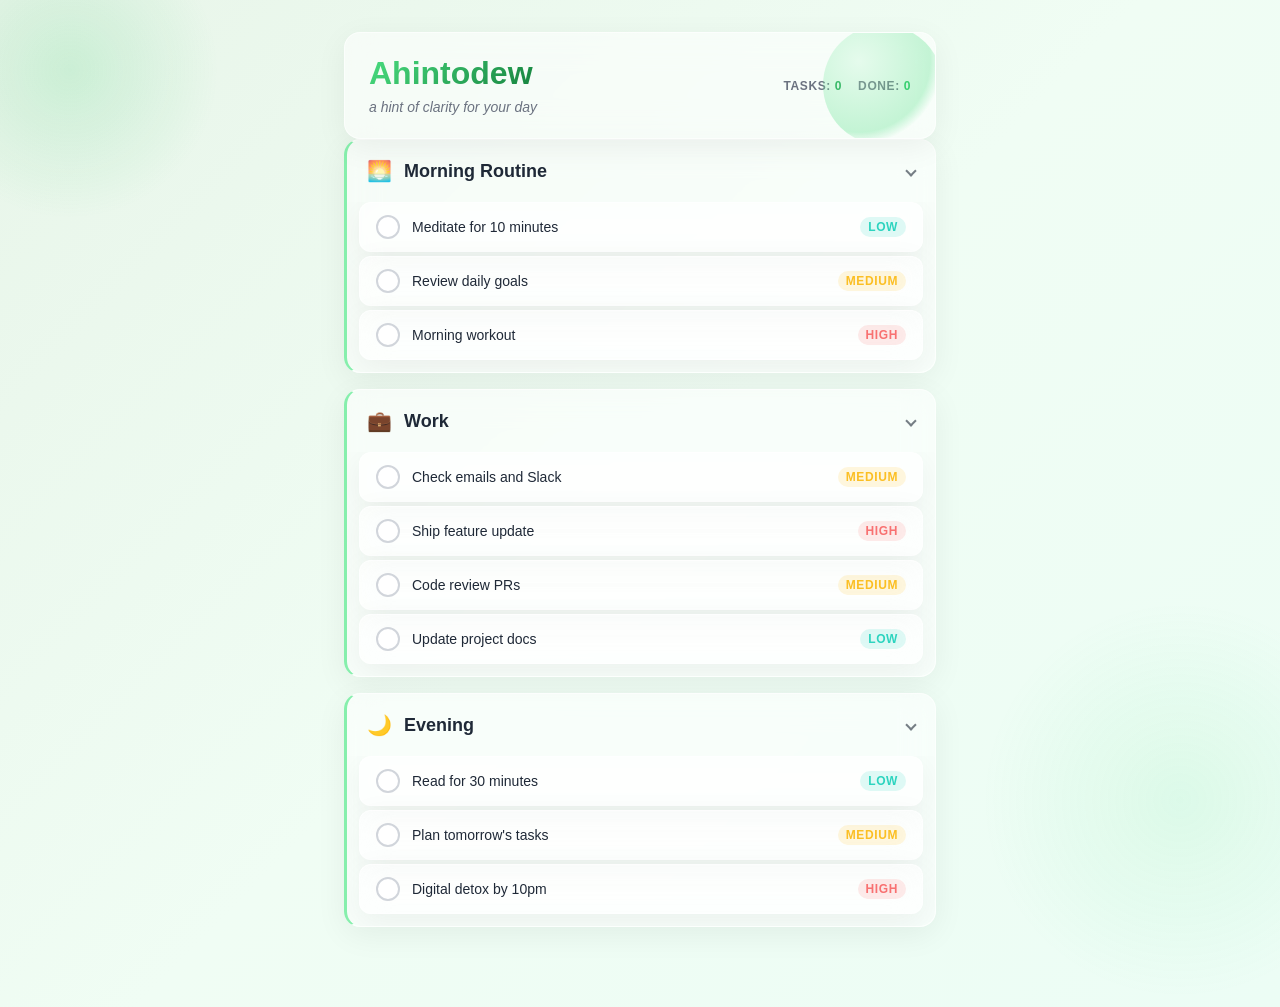
==== commit 6fe7a2c5: "feat: category sections with collapsible styling and all 10 sample todos" ====
--- a/src/index.html
+++ b/src/index.html
@@ -3,164 +3,152 @@
 <head>
   <meta charset="UTF-8">
   <meta name="viewport" content="width=device-width, initial-scale=1.0">
-  <title>Morning Dew — Todo</title>
+  <title>Ahintodew — A hint of clarity for your day</title>
+
+  <!-- Google Fonts -->
   <link rel="preconnect" href="https://fonts.googleapis.com">
   <link rel="preconnect" href="https://fonts.gstatic.com" crossorigin>
   <link href="https://fonts.googleapis.com/css2?family=Inter:wght@400;500;600;700&display=swap" rel="stylesheet">
-  <link rel="stylesheet" href="variables.css">
-  <link rel="stylesheet" href="category.css">
+
+  <!-- Stylesheets (order matters) -->
+  <link rel="stylesheet" href="../tokens.css">
+  <link rel="stylesheet" href="../base.css">
+  <link rel="stylesheet" href="header.css">
+  <link rel="stylesheet" href="../category.css">
   <link rel="stylesheet" href="todo.css">
-  <link rel="stylesheet" href="progress.css">
+  <link rel="stylesheet" href="responsive.css">
 </head>
 <body>
+  <div class="app">
 
-  <div class="app">
-    <header class="app__header">
-      <h1 class="app__title">Morning Dew</h1>
-      <p class="app__subtitle">Your mindful daily checklist</p>
-      <div class="progress" id="progress"></div>
+    <!-- ===== Header & Branding ===== -->
+    <header class="header glass">
+      <div class="header__brand">
+        <h1 class="header__title">Ahintodew</h1>
+        <p class="header__subtitle">a hint of clarity for your day</p>
+      </div>
+      <div class="header__stats">
+        <span class="header__stat">Tasks: <span class="header__counter header__counter--total"></span></span>
+        <span class="header__stat">Done: <span class="header__counter header__counter--done"></span></span>
+      </div>
     </header>
 
-    <main class="app__content">
+    <!-- ====== Morning Routine ====== -->
+    <details class="category glass" open>
+      <summary class="category__header">
+        <span class="category__icon">🌅</span>
+        <span class="category__title">Morning Routine</span>
+        <span class="category__count"></span>
+        <span class="category__chevron"></span>
+      </summary>
+      <ul class="category__list">
+        <li class="todo">
+          <input type="checkbox" id="todo-1" class="todo__checkbox sr-only">
+          <label for="todo-1" class="todo__label">
+            <span class="todo__checkmark"></span>
+            <span class="todo__text">Meditate for 10 minutes</span>
+            <span class="todo__tag todo__tag--low">low</span>
+          </label>
+        </li>
+        <li class="todo">
+          <input type="checkbox" id="todo-2" class="todo__checkbox sr-only">
+          <label for="todo-2" class="todo__label">
+            <span class="todo__checkmark"></span>
+            <span class="todo__text">Review daily goals</span>
+            <span class="todo__tag todo__tag--medium">medium</span>
+          </label>
+        </li>
+        <li class="todo">
+          <input type="checkbox" id="todo-3" class="todo__checkbox sr-only">
+          <label for="todo-3" class="todo__label">
+            <span class="todo__checkmark"></span>
+            <span class="todo__text">Morning workout</span>
+            <span class="todo__tag todo__tag--high">high</span>
+          </label>
+        </li>
+      </ul>
+    </details>
 
-      <!-- ===================== Morning Routine ===================== -->
-      <details class="category glass" open>
-        <summary class="category__header">
-          <span class="category__icon">🌅</span>
-          <span class="category__title">Morning Routine</span>
-          <span class="category__chevron"></span>
-        </summary>
-        <ul class="category__list">
+    <!-- ====== Work ====== -->
+    <details class="category glass" open>
+      <summary class="category__header">
+        <span class="category__icon">💼</span>
+        <span class="category__title">Work</span>
+        <span class="category__count"></span>
+        <span class="category__chevron"></span>
+      </summary>
+      <ul class="category__list">
+        <li class="todo">
+          <input type="checkbox" id="todo-4" class="todo__checkbox sr-only">
+          <label for="todo-4" class="todo__label">
+            <span class="todo__checkmark"></span>
+            <span class="todo__text">Check emails and Slack</span>
+            <span class="todo__tag todo__tag--medium">medium</span>
+          </label>
+        </li>
+        <li class="todo">
+          <input type="checkbox" id="todo-5" class="todo__checkbox sr-only">
+          <label for="todo-5" class="todo__label">
+            <span class="todo__checkmark"></span>
+            <span class="todo__text">Ship feature update</span>
+            <span class="todo__tag todo__tag--high">high</span>
+          </label>
+        </li>
+        <li class="todo">
+          <input type="checkbox" id="todo-6" class="todo__checkbox sr-only">
+          <label for="todo-6" class="todo__label">
+            <span class="todo__checkmark"></span>
+            <span class="todo__text">Code review PRs</span>
+            <span class="todo__tag todo__tag--medium">medium</span>
+          </label>
+        </li>
+        <li class="todo">
+          <input type="checkbox" id="todo-7" class="todo__checkbox sr-only">
+          <label for="todo-7" class="todo__label">
+            <span class="todo__checkmark"></span>
+            <span class="todo__text">Update project docs</span>
+            <span class="todo__tag todo__tag--low">low</span>
+          </label>
+        </li>
+      </ul>
+    </details>
 
-          <!-- Todo 1 -->
-          <li class="todo">
-            <input type="checkbox" id="todo-1" class="todo__checkbox" />
-            <label for="todo-1" class="todo__label">
-              <span class="todo__check"></span>
-              <span class="todo__text">Meditate for 10 minutes</span>
-              <span class="todo__tag todo__tag--low">low</span>
-            </label>
-          </li>
+    <!-- ====== Evening ====== -->
+    <details class="category glass" open>
+      <summary class="category__header">
+        <span class="category__icon">🌙</span>
+        <span class="category__title">Evening</span>
+        <span class="category__count"></span>
+        <span class="category__chevron"></span>
+      </summary>
+      <ul class="category__list">
+        <li class="todo">
+          <input type="checkbox" id="todo-8" class="todo__checkbox sr-only">
+          <label for="todo-8" class="todo__label">
+            <span class="todo__checkmark"></span>
+            <span class="todo__text">Read for 30 minutes</span>
+            <span class="todo__tag todo__tag--low">low</span>
+          </label>
+        </li>
+        <li class="todo">
+          <input type="checkbox" id="todo-9" class="todo__checkbox sr-only">
+          <label for="todo-9" class="todo__label">
+            <span class="todo__checkmark"></span>
+            <span class="todo__text">Plan tomorrow's tasks</span>
+            <span class="todo__tag todo__tag--medium">medium</span>
+          </label>
+        </li>
+        <li class="todo">
+          <input type="checkbox" id="todo-10" class="todo__checkbox sr-only">
+          <label for="todo-10" class="todo__label">
+            <span class="todo__checkmark"></span>
+            <span class="todo__text">Digital detox by 10pm</span>
+            <span class="todo__tag todo__tag--high">high</span>
+          </label>
+        </li>
+      </ul>
+    </details>
 
-          <!-- Todo 2 -->
-          <li class="todo">
-            <input type="checkbox" id="todo-2" class="todo__checkbox" />
-            <label for="todo-2" class="todo__label">
-              <span class="todo__check"></span>
-              <span class="todo__text">Review daily goals</span>
-              <span class="todo__tag todo__tag--medium">medium</span>
-            </label>
-          </li>
-
-          <!-- Todo 3 -->
-          <li class="todo">
-            <input type="checkbox" id="todo-3" class="todo__checkbox" />
-            <label for="todo-3" class="todo__label">
-              <span class="todo__check"></span>
-              <span class="todo__text">Morning workout</span>
-              <span class="todo__tag todo__tag--high">high</span>
-            </label>
-          </li>
-
-        </ul>
-      </details>
-
-      <!-- ===================== Work ===================== -->
-      <details class="category glass" open>
-        <summary class="category__header">
-          <span class="category__icon">💼</span>
-          <span class="category__title">Work</span>
-          <span class="category__chevron"></span>
-        </summary>
-        <ul class="category__list">
-
-          <!-- Todo 4 -->
-          <li class="todo">
-            <input type="checkbox" id="todo-4" class="todo__checkbox" />
-            <label for="todo-4" class="todo__label">
-              <span class="todo__check"></span>
-              <span class="todo__text">Check emails and Slack</span>
-              <span class="todo__tag todo__tag--medium">medium</span>
-            </label>
-          </li>
-
-          <!-- Todo 5 -->
-          <li class="todo">
-            <input type="checkbox" id="todo-5" class="todo__checkbox" />
-            <label for="todo-5" class="todo__label">
-              <span class="todo__check"></span>
-              <span class="todo__text">Ship feature update</span>
-              <span class="todo__tag todo__tag--high">high</span>
-            </label>
-          </li>
-
-          <!-- Todo 6 -->
-          <li class="todo">
-            <input type="checkbox" id="todo-6" class="todo__checkbox" />
-            <label for="todo-6" class="todo__label">
-              <span class="todo__check"></span>
-              <span class="todo__text">Code review PRs</span>
-              <span class="todo__tag todo__tag--medium">medium</span>
-            </label>
-          </li>
-
-          <!-- Todo 7 -->
-          <li class="todo">
-            <input type="checkbox" id="todo-7" class="todo__checkbox" />
-            <label for="todo-7" class="todo__label">
-              <span class="todo__check"></span>
-              <span class="todo__text">Update project docs</span>
-              <span class="todo__tag todo__tag--low">low</span>
-            </label>
-          </li>
-
-        </ul>
-      </details>
-
-      <!-- ===================== Evening ===================== -->
-      <details class="category glass" open>
-        <summary class="category__header">
-          <span class="category__icon">🌙</span>
-          <span class="category__title">Evening</span>
-          <span class="category__chevron"></span>
-        </summary>
-        <ul class="category__list">
-
-          <!-- Todo 8 -->
-          <li class="todo">
-            <input type="checkbox" id="todo-8" class="todo__checkbox" />
-            <label for="todo-8" class="todo__label">
-              <span class="todo__check"></span>
-              <span class="todo__text">Read for 30 minutes</span>
-              <span class="todo__tag todo__tag--low">low</span>
-            </label>
-          </li>
-
-          <!-- Todo 9 -->
-          <li class="todo">
-            <input type="checkbox" id="todo-9" class="todo__checkbox" />
-            <label for="todo-9" class="todo__label">
-              <span class="todo__check"></span>
-              <span class="todo__text">Plan tomorrow's tasks</span>
-              <span class="todo__tag todo__tag--medium">medium</span>
-            </label>
-          </li>
-
-          <!-- Todo 10 -->
-          <li class="todo">
-            <input type="checkbox" id="todo-10" class="todo__checkbox" />
-            <label for="todo-10" class="todo__label">
-              <span class="todo__check"></span>
-              <span class="todo__text">Digital detox by 10pm</span>
-              <span class="todo__tag todo__tag--high">high</span>
-            </label>
-          </li>
-
-        </ul>
-      </details>
-
-    </main>
   </div>
-
 </body>
-</html>
+</html>
--- a/tokens.css
+++ b/tokens.css
@@ -0,0 +1,108 @@
+/* ============================================
+   AHINTODEW — Design Tokens
+   Morning dew glassmorphism palette
+   ============================================ */
+
+:root {
+  /* --- Colors: Core Palette --- */
+  --color-dew-50:  #f0fdf4;
+  --color-dew-100: #dcfce7;
+  --color-dew-200: #bbf7d0;
+  --color-dew-300: #86efac;
+  --color-dew-400: #4ade80;
+  --color-dew-500: #22c55e;
+  --color-dew-600: #16a34a;
+  --color-dew-700: #15803d;
+
+  /* --- Colors: Neutrals --- */
+  --color-white:      #ffffff;
+  --color-gray-50:    #f9fafb;
+  --color-gray-100:   #f3f4f6;
+  --color-gray-200:   #e5e7eb;
+  --color-gray-300:   #d1d5db;
+  --color-gray-400:   #9ca3af;
+  --color-gray-500:   #6b7280;
+  --color-gray-600:   #4b5563;
+  --color-gray-700:   #374151;
+  --color-gray-800:   #1f2937;
+  --color-gray-900:   #111827;
+
+  /* --- Colors: Accents (tags) --- */
+  --color-high:    #f87171;
+  --color-medium:  #fbbf24;
+  --color-low:     #2dd4bf;
+
+  /* --- Colors: Semantic --- */
+  --color-bg:         #e8f5e9;
+  --color-bg-gradient: linear-gradient(135deg, #e8f5e9 0%, #f0fdf4 50%, #ecfdf5 100%);
+  --color-surface:    rgba(255, 255, 255, 0.55);
+  --color-surface-hover: rgba(255, 255, 255, 0.72);
+  --color-text:       var(--color-gray-800);
+  --color-text-secondary: var(--color-gray-500);
+  --color-text-completed: var(--color-gray-400);
+  --color-border:     rgba(255, 255, 255, 0.6);
+  --color-check:      var(--color-dew-500);
+  --color-check-bg:   var(--color-dew-100);
+
+  /* --- Typography --- */
+  --font-family:    'Inter', -apple-system, BlinkMacSystemFont, sans-serif;
+  --font-size-xs:   0.75rem;   /* 12px */
+  --font-size-sm:   0.875rem;  /* 14px */
+  --font-size-base: 1rem;      /* 16px */
+  --font-size-lg:   1.125rem;  /* 18px */
+  --font-size-xl:   1.5rem;    /* 24px */
+  --font-size-2xl:  2rem;      /* 32px */
+  --font-size-3xl:  2.5rem;    /* 40px */
+  --font-weight-normal: 400;
+  --font-weight-medium: 500;
+  --font-weight-semibold: 600;
+  --font-weight-bold: 700;
+  --line-height-tight: 1.25;
+  --line-height-normal: 1.5;
+
+  /* --- Spacing (4px base) --- */
+  --space-1:  0.25rem;  /* 4px */
+  --space-2:  0.5rem;   /* 8px */
+  --space-3:  0.75rem;  /* 12px */
+  --space-4:  1rem;     /* 16px */
+  --space-5:  1.25rem;  /* 20px */
+  --space-6:  1.5rem;   /* 24px */
+  --space-8:  2rem;     /* 32px */
+  --space-10: 2.5rem;   /* 40px */
+  --space-12: 3rem;     /* 48px */
+  --space-16: 4rem;     /* 64px */
+
+  /* --- Border Radius --- */
+  --radius-sm:   0.375rem;  /* 6px */
+  --radius-md:   0.75rem;   /* 12px */
+  --radius-lg:   1rem;      /* 16px */
+  --radius-xl:   1.5rem;    /* 24px */
+  --radius-full: 9999px;
+
+  /* --- Glassmorphism --- */
+  --glass-blur:       blur(16px);
+  --glass-blur-heavy: blur(24px);
+  --glass-border:     1px solid var(--color-border);
+  --glass-shadow:     0 8px 32px rgba(0, 0, 0, 0.06);
+  --glass-shadow-lg:  0 16px 48px rgba(0, 0, 0, 0.08);
+  --glass-shadow-hover: 0 12px 40px rgba(0, 0, 0, 0.1);
+
+  /* --- Transitions --- */
+  --transition-fast:   150ms ease;
+  --transition-base:   250ms ease;
+  --transition-slow:   400ms cubic-bezier(0.4, 0, 0.2, 1);
+  --transition-spring: 500ms cubic-bezier(0.34, 1.56, 0.64, 1);
+
+  /* --- Z-Index --- */
+  --z-bg:      0;
+  --z-card:    10;
+  --z-header:  100;
+  --z-overlay: 200;
+
+  /* --- Layout --- */
+  --max-width:       640px;
+  --header-height:   80px;
+
+  /* --- CSS Counters (initialized on .app container) --- */
+  /* counter-reset: total-tasks 0 completed-tasks 0; applied on .app */
+}
--- a/base.css
+++ b/base.css
@@ -0,0 +1,76 @@
+/* ============================================
+   AHINTODEW — Base / Reset
+   ============================================ */
+
+/* --- Modern Reset --- */
+*, *::before, *::after {
+  box-sizing: border-box;
+  margin: 0;
+  padding: 0;
+}
+
+html {
+  font-size: 16px;
+  -webkit-font-smoothing: antialiased;
+  -moz-osx-font-smoothing: grayscale;
+}
+
+body {
+  font-family: var(--font-family);
+  font-size: var(--font-size-base);
+  font-weight: var(--font-weight-normal);
+  line-height: var(--line-height-normal);
+  color: var(--color-text);
+  background: var(--color-bg-gradient);
+  min-height: 100vh;
+}
+
+ul, ol {
+  list-style: none;
+}
+
+a {
+  color: var(--color-dew-600);
+  text-decoration: none;
+}
+
+img {
+  max-width: 100%;
+  display: block;
+}
+
+/* --- Visually Hidden (for checkbox hack) --- */
+.sr-only {
+  position: absolute;
+  width: 1px;
+  height: 1px;
+  padding: 0;
+  margin: -1px;
+  overflow: hidden;
+  clip: rect(0, 0, 0, 0);
+  white-space: nowrap;
+  border: 0;
+}
+
+/* --- App Container --- */
+.app {
+  max-width: var(--max-width);
+  margin: 0 auto;
+  padding: var(--space-6) var(--space-4) var(--space-16);
+  counter-reset: total-tasks 0 completed-tasks 0;
+}
+
+/* --- Glass Panel Utility --- */
+.glass {
+  background: var(--color-surface);
+  backdrop-filter: var(--glass-blur);
+  -webkit-backdrop-filter: var(--glass-blur);
+  border: var(--glass-border);
+  border-radius: var(--radius-lg);
+  box-shadow: var(--glass-shadow);
+}
+
+.glass:hover {
+  background: var(--color-surface-hover);
+  box-shadow: var(--glass-shadow-hover);
+}
--- a/src/header.css
+++ b/src/header.css
@@ -0,0 +1,104 @@
+/* ============================================
+   AHINTODEW — Header & Branding
+   ============================================ */
+
+/* --- Header Layout --- */
+.header {
+  display: flex;
+  align-items: center;
+  justify-content: space-between;
+  padding: var(--space-5) var(--space-6);
+  position: sticky;
+  top: var(--space-4);
+  z-index: var(--z-header);
+  min-height: var(--header-height);
+  overflow: hidden;
+  transition: box-shadow var(--transition-base),
+              background var(--transition-base);
+}
+
+/* --- Dew-Drop Decorative Element --- */
+.header::before {
+  content: '';
+  position: absolute;
+  top: calc(var(--space-2) * -1);
+  right: calc(var(--space-2) * -1);
+  width: 120px;
+  height: 120px;
+  border-radius: var(--radius-full);
+  background: radial-gradient(
+    circle at 30% 30%,
+    var(--color-dew-200),
+    var(--color-dew-400) 60%,
+    transparent 70%
+  );
+  opacity: 0.3;
+  pointer-events: none;
+  z-index: var(--z-bg);
+}
+
+/* --- Brand --- */
+.header__brand {
+  display: flex;
+  flex-direction: column;
+  gap: var(--space-1);
+}
+
+/* --- Title: Gradient Text --- */
+.header__title {
+  font-size: var(--font-size-2xl);
+  font-weight: var(--font-weight-bold);
+  line-height: var(--line-height-tight);
+  background: linear-gradient(135deg, var(--color-dew-400), var(--color-dew-700));
+  -webkit-background-clip: text;
+  background-clip: text;
+  -webkit-text-fill-color: transparent;
+  color: var(--color-dew-700); /* fallback */
+}
+
+/* --- Subtitle --- */
+.header__subtitle {
+  font-size: var(--font-size-sm);
+  color: var(--color-text-secondary);
+  font-style: italic;
+  font-weight: var(--font-weight-normal);
+}
+
+/* --- Stats --- */
+.header__stats {
+  display: flex;
+  gap: var(--space-4);
+  align-items: center;
+}
+
+.header__stat {
+  font-size: var(--font-size-xs);
+  font-weight: var(--font-weight-semibold);
+  color: var(--color-text-secondary);
+  text-transform: uppercase;
+  letter-spacing: 0.05em;
+}
+
+/* --- CSS Counter Display --- */
+.header__counter {
+  font-variant-numeric: tabular-nums;
+}
+
+.header__counter--total::after {
+  content: counter(total-tasks);
+  font-weight: var(--font-weight-bold);
+  color: var(--color-dew-600);
+}
+
+.header__counter--done::after {
+  content: counter(completed-tasks);
+  font-weight: var(--font-weight-bold);
+  color: var(--color-check);
+}
+
+/* --- Reduced Motion --- */
+@media (prefers-reduced-motion: reduce) {
+  .header {
+    transition: none;
+  }
+}
--- a/category.css
+++ b/category.css
@@ -0,0 +1,111 @@
+/* ==========================================================================
+   Category Sections — Collapsible <details> with glassmorphism
+   ========================================================================== */
+
+/* ---- Category container ---- */
+.category {
+  margin-bottom: var(--space-4);
+  border-left: 3px solid var(--color-dew-300);
+  border-radius: var(--radius-panel, 16px);
+  overflow: hidden;
+}
+
+/* ---- Summary / Header ---- */
+
+/* Remove native marker */
+summary {
+  list-style: none;
+}
+
+summary::-webkit-details-marker {
+  display: none;
+}
+
+.category__header {
+  display: flex;
+  align-items: center;
+  gap: var(--space-3);
+  padding: var(--space-4) var(--space-5);
+  cursor: pointer;
+  font-weight: var(--font-weight-semibold);
+  font-size: var(--font-size-lg);
+  color: var(--color-text, #134E4A);
+  user-select: none;
+  transition: background 0.3s cubic-bezier(0.4, 0, 0.2, 1);
+}
+
+.category__header:hover {
+  background: rgba(45, 212, 168, 0.08);
+}
+
+/* Focus-visible for keyboard a11y */
+.category__header:focus-visible {
+  outline: 2px solid var(--color-primary, #2DD4A8);
+  outline-offset: 2px;
+}
+
+/* ---- Icon ---- */
+.category__icon {
+  font-size: 1.25rem;
+  flex-shrink: 0;
+}
+
+/* ---- Title ---- */
+.category__title {
+  flex: 1;
+  min-width: 0;
+}
+
+/* ---- Count badge (optional) ---- */
+.category__count {
+  font-size: var(--font-size-caption, 0.8125rem);
+  font-weight: var(--font-weight-semibold, 600);
+  color: var(--color-text-secondary, #5F9E97);
+}
+
+/* ---- Chevron (CSS-only arrow) ---- */
+.category__chevron {
+  display: inline-block;
+  width: 8px;
+  height: 8px;
+  border-right: 2px solid currentColor;
+  border-bottom: 2px solid currentColor;
+  transform: rotate(-45deg);
+  transition: transform 0.3s cubic-bezier(0.4, 0, 0.2, 1);
+  flex-shrink: 0;
+  opacity: 0.6;
+}
+
+/* Chevron rotates when open: -45° (closed/right) → 45° (open/down) = 90° rotation */
+details[open] > summary .category__chevron {
+  transform: rotate(45deg);
+}
+
+/* ---- List ---- */
+.category__list {
+  padding: 0 var(--space-3) var(--space-3);
+  margin: 0;
+  list-style: none;
+  max-height: 0;
+  overflow: hidden;
+  transition: max-height 0.3s cubic-bezier(0.4, 0, 0.2, 1),
+              padding 0.3s cubic-bezier(0.4, 0, 0.2, 1);
+}
+
+details[open] > .category__list {
+  max-height: 600px; /* generous max-height for smooth transition */
+}
+
+/* Gap between todo items */
+.category__list > .todo + .todo {
+  margin-top: var(--space-1);
+}
+
+/* ---- Reduced motion ---- */
+@media (prefers-reduced-motion: reduce) {
+  .category__chevron,
+  .category__list,
+  .category__header {
+    transition: none;
+  }
+}
--- a/src/responsive.css
+++ b/src/responsive.css
@@ -0,0 +1,195 @@
+/* ============================================
+   AHINTODEW — Responsive Design, Animations & Polish
+   ============================================ */
+
+/* --- Background Decorations (Bokeh/Dew) --- */
+body::before,
+body::after {
+  content: '';
+  position: fixed;
+  border-radius: 50%;
+  pointer-events: none;
+  z-index: var(--z-bg);
+}
+
+body::before {
+  width: 300px;
+  height: 300px;
+  background: radial-gradient(circle, rgba(34, 197, 94, 0.15), transparent 70%);
+  top: -80px;
+  left: -80px;
+}
+
+body::after {
+  width: 400px;
+  height: 400px;
+  background: radial-gradient(circle, rgba(74, 222, 128, 0.1), transparent 70%);
+  bottom: -100px;
+  right: -100px;
+}
+
+/* --- Entrance Animations --- */
+@keyframes fadeInUp {
+  from {
+    opacity: 0;
+    transform: translateY(20px);
+  }
+  to {
+    opacity: 1;
+    transform: translateY(0);
+  }
+}
+
+.header {
+  animation: fadeInUp 600ms both;
+}
+
+.category {
+  animation: fadeInUp var(--transition-slow) both;
+}
+
+.category:nth-of-type(2) {
+  animation-delay: 100ms;
+}
+
+.category:nth-of-type(3) {
+  animation-delay: 200ms;
+}
+
+/* --- Footer --- */
+.footer {
+  text-align: center;
+  margin-top: var(--space-12);
+  padding: var(--space-6);
+}
+
+.footer__text {
+  font-size: var(--font-size-sm);
+  color: var(--color-text-secondary);
+}
+
+/* --- Responsive: Mobile (< 480px) --- */
+@media (max-width: 480px) {
+  .app {
+    padding: var(--space-4) var(--space-3);
+  }
+
+  .header__title {
+    font-size: var(--font-size-xl);
+  }
+
+  .header {
+    padding: var(--space-3) var(--space-4);
+  }
+
+  .header__stats {
+    flex-direction: column;
+    align-items: flex-start;
+    gap: var(--space-2);
+  }
+
+  .header__brand {
+    flex-direction: column;
+    align-items: flex-start;
+  }
+}
+
+/* --- Responsive: Tablet (481px - 768px) --- */
+@media (min-width: 481px) and (max-width: 768px) {
+  .app {
+    padding: var(--space-6) var(--space-4);
+  }
+}
+
+/* --- Responsive: Desktop (769px+) --- */
+@media (min-width: 769px) {
+  .app {
+    max-width: var(--max-width);
+    margin: 0 auto;
+    padding: var(--space-8) var(--space-6) var(--space-16);
+  }
+}
+
+/* --- Prefers Reduced Motion --- */
+@media (prefers-reduced-motion: reduce) {
+  *,
+  *::before,
+  *::after {
+    animation-duration: 0.01ms !important;
+    animation-iteration-count: 1 !important;
+    transition-duration: 0.01ms !important;
+    scroll-behavior: auto !important;
+  }
+}
+
+/* --- Prefers Dark Color Scheme --- */
+@media (prefers-color-scheme: dark) {
+  :root {
+    --color-bg: #0f1f15;
+    --color-bg-gradient: linear-gradient(135deg, #0f1f15 0%, #162b1e 50%, #0f2518 100%);
+    --color-surface: rgba(30, 50, 40, 0.6);
+    --color-surface-hover: rgba(35, 60, 48, 0.75);
+    --color-text: #e5e7eb;
+    --color-text-secondary: #9ca3af;
+    --color-text-completed: #6b7280;
+    --color-border: rgba(74, 222, 128, 0.15);
+    --color-check-bg: rgba(34, 197, 94, 0.2);
+    --glass-shadow: 0 8px 32px rgba(0, 0, 0, 0.3);
+    --glass-shadow-lg: 0 16px 48px rgba(0, 0, 0, 0.4);
+    --glass-shadow-hover: 0 12px 40px rgba(0, 0, 0, 0.35);
+  }
+
+  body::before {
+    background: radial-gradient(circle, rgba(34, 197, 94, 0.08), transparent 70%);
+  }
+
+  body::after {
+    background: radial-gradient(circle, rgba(74, 222, 128, 0.05), transparent 70%);
+  }
+}
+
+/* --- Print Styles --- */
+@media print {
+  body::before,
+  body::after {
+    display: none;
+  }
+
+  body {
+    background: #ffffff;
+    color: #000000;
+  }
+
+  .app {
+    max-width: 100%;
+    padding: 0;
+  }
+
+  .glass,
+  .header,
+  .category {
+    background: transparent;
+    backdrop-filter: none;
+    -webkit-backdrop-filter: none;
+    border: 1px solid #cccccc;
+    box-shadow: none;
+    animation: none;
+  }
+
+  details.category {
+    open: true;
+  }
+
+  details.category[open] > .category__list,
+  details.category > .category__list {
+    display: block;
+  }
+
+  .category {
+    break-inside: avoid;
+  }
+
+  .footer {
+    color: #666666;
+  }
+}
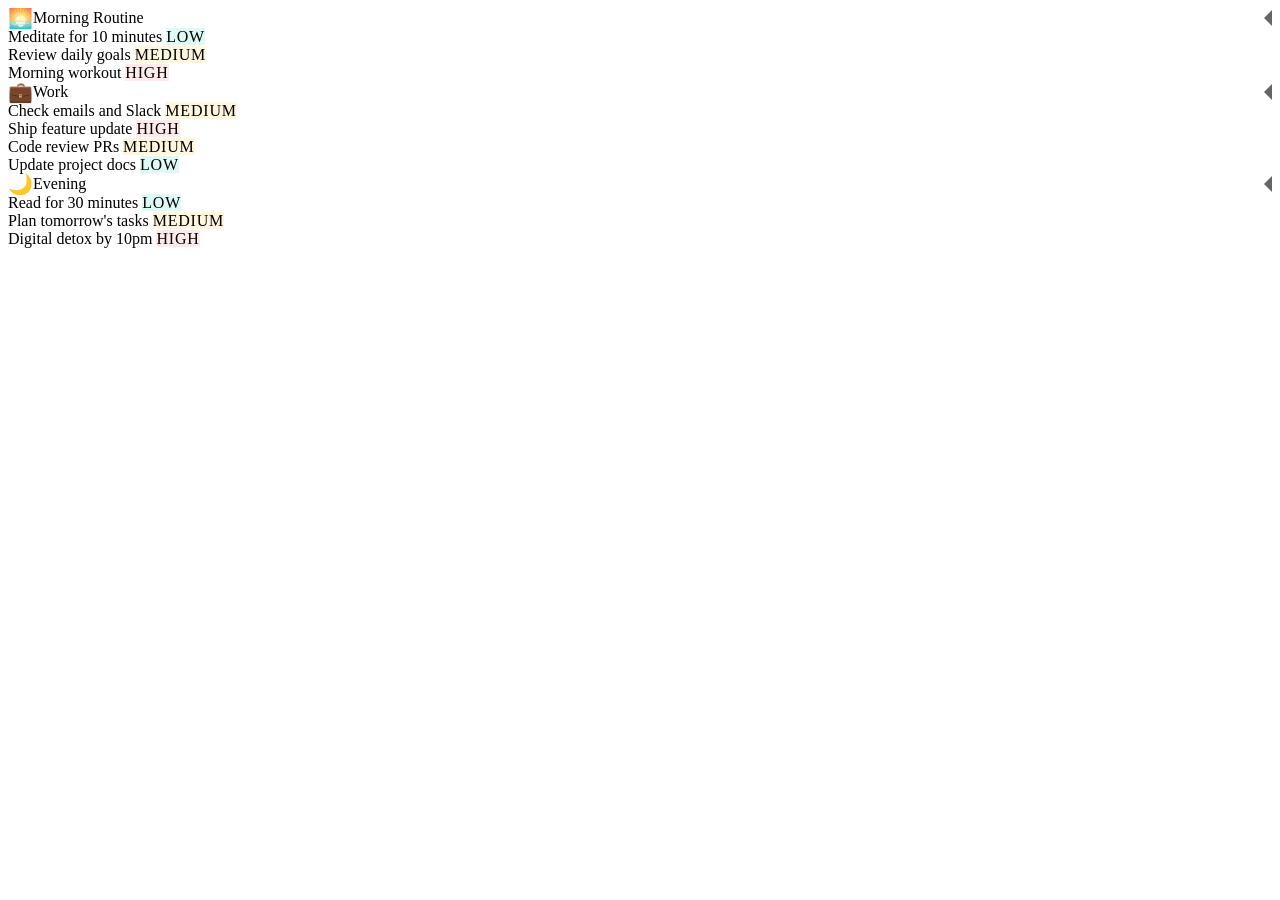
==== commit 563bf181: "feat: add category sections with all 10 sample todos and category CSS" ====
--- a/src/index.html
+++ b/src/index.html
@@ -3,152 +3,170 @@
 <head>
   <meta charset="UTF-8">
   <meta name="viewport" content="width=device-width, initial-scale=1.0">
-  <title>Ahintodew — A hint of clarity for your day</title>
-
-  <!-- Google Fonts -->
+  <title>Morning Dew — Todo App</title>
   <link rel="preconnect" href="https://fonts.googleapis.com">
   <link rel="preconnect" href="https://fonts.gstatic.com" crossorigin>
   <link href="https://fonts.googleapis.com/css2?family=Inter:wght@400;500;600;700&display=swap" rel="stylesheet">
-
-  <!-- Stylesheets (order matters) -->
-  <link rel="stylesheet" href="../tokens.css">
-  <link rel="stylesheet" href="../base.css">
-  <link rel="stylesheet" href="header.css">
-  <link rel="stylesheet" href="../category.css">
+  <link rel="stylesheet" href="tokens.css">
+  <link rel="stylesheet" href="base.css">
+  <link rel="stylesheet" href="category.css">
   <link rel="stylesheet" href="todo.css">
-  <link rel="stylesheet" href="responsive.css">
+  <link rel="stylesheet" href="progress.css">
 </head>
 <body>
+
   <div class="app">
-
-    <!-- ===== Header & Branding ===== -->
-    <header class="header glass">
-      <div class="header__brand">
-        <h1 class="header__title">Ahintodew</h1>
-        <p class="header__subtitle">a hint of clarity for your day</p>
-      </div>
-      <div class="header__stats">
-        <span class="header__stat">Tasks: <span class="header__counter header__counter--total"></span></span>
-        <span class="header__stat">Done: <span class="header__counter header__counter--done"></span></span>
-      </div>
+    <!-- Progress header (dev-2) -->
+    <header class="progress" id="progress-header">
+      <!-- progress counter rendered by dev-2 / CSS counters -->
     </header>
 
-    <!-- ====== Morning Routine ====== -->
-    <details class="category glass" open>
-      <summary class="category__header">
-        <span class="category__icon">🌅</span>
-        <span class="category__title">Morning Routine</span>
-        <span class="category__count"></span>
-        <span class="category__chevron"></span>
-      </summary>
-      <ul class="category__list">
-        <li class="todo">
-          <input type="checkbox" id="todo-1" class="todo__checkbox sr-only">
-          <label for="todo-1" class="todo__label">
-            <span class="todo__checkmark"></span>
-            <span class="todo__text">Meditate for 10 minutes</span>
-            <span class="todo__tag todo__tag--low">low</span>
-          </label>
-        </li>
-        <li class="todo">
-          <input type="checkbox" id="todo-2" class="todo__checkbox sr-only">
-          <label for="todo-2" class="todo__label">
-            <span class="todo__checkmark"></span>
-            <span class="todo__text">Review daily goals</span>
-            <span class="todo__tag todo__tag--medium">medium</span>
-          </label>
-        </li>
-        <li class="todo">
-          <input type="checkbox" id="todo-3" class="todo__checkbox sr-only">
-          <label for="todo-3" class="todo__label">
-            <span class="todo__checkmark"></span>
-            <span class="todo__text">Morning workout</span>
-            <span class="todo__tag todo__tag--high">high</span>
-          </label>
-        </li>
-      </ul>
-    </details>
+    <main class="app__content">
 
-    <!-- ====== Work ====== -->
-    <details class="category glass" open>
-      <summary class="category__header">
-        <span class="category__icon">💼</span>
-        <span class="category__title">Work</span>
-        <span class="category__count"></span>
-        <span class="category__chevron"></span>
-      </summary>
-      <ul class="category__list">
-        <li class="todo">
-          <input type="checkbox" id="todo-4" class="todo__checkbox sr-only">
-          <label for="todo-4" class="todo__label">
-            <span class="todo__checkmark"></span>
-            <span class="todo__text">Check emails and Slack</span>
-            <span class="todo__tag todo__tag--medium">medium</span>
-          </label>
-        </li>
-        <li class="todo">
-          <input type="checkbox" id="todo-5" class="todo__checkbox sr-only">
-          <label for="todo-5" class="todo__label">
-            <span class="todo__checkmark"></span>
-            <span class="todo__text">Ship feature update</span>
-            <span class="todo__tag todo__tag--high">high</span>
-          </label>
-        </li>
-        <li class="todo">
-          <input type="checkbox" id="todo-6" class="todo__checkbox sr-only">
-          <label for="todo-6" class="todo__label">
-            <span class="todo__checkmark"></span>
-            <span class="todo__text">Code review PRs</span>
-            <span class="todo__tag todo__tag--medium">medium</span>
-          </label>
-        </li>
-        <li class="todo">
-          <input type="checkbox" id="todo-7" class="todo__checkbox sr-only">
-          <label for="todo-7" class="todo__label">
-            <span class="todo__checkmark"></span>
-            <span class="todo__text">Update project docs</span>
-            <span class="todo__tag todo__tag--low">low</span>
-          </label>
-        </li>
-      </ul>
-    </details>
+      <!-- ============================================
+           Category 1: Morning Routine
+           ============================================ -->
+      <details class="category glass" open>
+        <summary class="category__header">
+          <span class="category__icon">🌅</span>
+          <span class="category__title">Morning Routine</span>
+          <span class="category__chevron"></span>
+        </summary>
+        <ul class="category__list">
 
-    <!-- ====== Evening ====== -->
-    <details class="category glass" open>
-      <summary class="category__header">
-        <span class="category__icon">🌙</span>
-        <span class="category__title">Evening</span>
-        <span class="category__count"></span>
-        <span class="category__chevron"></span>
-      </summary>
-      <ul class="category__list">
-        <li class="todo">
-          <input type="checkbox" id="todo-8" class="todo__checkbox sr-only">
-          <label for="todo-8" class="todo__label">
-            <span class="todo__checkmark"></span>
-            <span class="todo__text">Read for 30 minutes</span>
-            <span class="todo__tag todo__tag--low">low</span>
-          </label>
-        </li>
-        <li class="todo">
-          <input type="checkbox" id="todo-9" class="todo__checkbox sr-only">
-          <label for="todo-9" class="todo__label">
-            <span class="todo__checkmark"></span>
-            <span class="todo__text">Plan tomorrow's tasks</span>
-            <span class="todo__tag todo__tag--medium">medium</span>
-          </label>
-        </li>
-        <li class="todo">
-          <input type="checkbox" id="todo-10" class="todo__checkbox sr-only">
-          <label for="todo-10" class="todo__label">
-            <span class="todo__checkmark"></span>
-            <span class="todo__text">Digital detox by 10pm</span>
-            <span class="todo__tag todo__tag--high">high</span>
-          </label>
-        </li>
-      </ul>
-    </details>
+          <!-- Todo 1 -->
+          <li class="todo">
+            <input type="checkbox" id="todo-1" class="todo__checkbox visually-hidden">
+            <label for="todo-1" class="todo__row glass">
+              <span class="todo__check"></span>
+              <span class="todo__text">Meditate for 10 minutes</span>
+              <span class="todo__tag todo__tag--low">low</span>
+            </label>
+          </li>
 
+          <!-- Todo 2 -->
+          <li class="todo">
+            <input type="checkbox" id="todo-2" class="todo__checkbox visually-hidden">
+            <label for="todo-2" class="todo__row glass">
+              <span class="todo__check"></span>
+              <span class="todo__text">Review daily goals</span>
+              <span class="todo__tag todo__tag--medium">medium</span>
+            </label>
+          </li>
+
+          <!-- Todo 3 -->
+          <li class="todo">
+            <input type="checkbox" id="todo-3" class="todo__checkbox visually-hidden">
+            <label for="todo-3" class="todo__row glass">
+              <span class="todo__check"></span>
+              <span class="todo__text">Morning workout</span>
+              <span class="todo__tag todo__tag--high">high</span>
+            </label>
+          </li>
+
+        </ul>
+      </details>
+
+      <!-- ============================================
+           Category 2: Work
+           ============================================ -->
+      <details class="category glass" open>
+        <summary class="category__header">
+          <span class="category__icon">💼</span>
+          <span class="category__title">Work</span>
+          <span class="category__chevron"></span>
+        </summary>
+        <ul class="category__list">
+
+          <!-- Todo 4 -->
+          <li class="todo">
+            <input type="checkbox" id="todo-4" class="todo__checkbox visually-hidden">
+            <label for="todo-4" class="todo__row glass">
+              <span class="todo__check"></span>
+              <span class="todo__text">Check emails and Slack</span>
+              <span class="todo__tag todo__tag--medium">medium</span>
+            </label>
+          </li>
+
+          <!-- Todo 5 -->
+          <li class="todo">
+            <input type="checkbox" id="todo-5" class="todo__checkbox visually-hidden">
+            <label for="todo-5" class="todo__row glass">
+              <span class="todo__check"></span>
+              <span class="todo__text">Ship feature update</span>
+              <span class="todo__tag todo__tag--high">high</span>
+            </label>
+          </li>
+
+          <!-- Todo 6 -->
+          <li class="todo">
+            <input type="checkbox" id="todo-6" class="todo__checkbox visually-hidden">
+            <label for="todo-6" class="todo__row glass">
+              <span class="todo__check"></span>
+              <span class="todo__text">Code review PRs</span>
+              <span class="todo__tag todo__tag--medium">medium</span>
+            </label>
+          </li>
+
+          <!-- Todo 7 -->
+          <li class="todo">
+            <input type="checkbox" id="todo-7" class="todo__checkbox visually-hidden">
+            <label for="todo-7" class="todo__row glass">
+              <span class="todo__check"></span>
+              <span class="todo__text">Update project docs</span>
+              <span class="todo__tag todo__tag--low">low</span>
+            </label>
+          </li>
+
+        </ul>
+      </details>
+
+      <!-- ============================================
+           Category 3: Evening
+           ============================================ -->
+      <details class="category glass" open>
+        <summary class="category__header">
+          <span class="category__icon">🌙</span>
+          <span class="category__title">Evening</span>
+          <span class="category__chevron"></span>
+        </summary>
+        <ul class="category__list">
+
+          <!-- Todo 8 -->
+          <li class="todo">
+            <input type="checkbox" id="todo-8" class="todo__checkbox visually-hidden">
+            <label for="todo-8" class="todo__row glass">
+              <span class="todo__check"></span>
+              <span class="todo__text">Read for 30 minutes</span>
+              <span class="todo__tag todo__tag--low">low</span>
+            </label>
+          </li>
+
+          <!-- Todo 9 -->
+          <li class="todo">
+            <input type="checkbox" id="todo-9" class="todo__checkbox visually-hidden">
+            <label for="todo-9" class="todo__row glass">
+              <span class="todo__check"></span>
+              <span class="todo__text">Plan tomorrow's tasks</span>
+              <span class="todo__tag todo__tag--medium">medium</span>
+            </label>
+          </li>
+
+          <!-- Todo 10 -->
+          <li class="todo">
+            <input type="checkbox" id="todo-10" class="todo__checkbox visually-hidden">
+            <label for="todo-10" class="todo__row glass">
+              <span class="todo__check"></span>
+              <span class="todo__text">Digital detox by 10pm</span>
+              <span class="todo__tag todo__tag--high">high</span>
+            </label>
+          </li>
+
+        </ul>
+      </details>
+
+    </main>
   </div>
+
 </body>
-</html>+</html>
--- a/src/category.css
+++ b/src/category.css
@@ -0,0 +1,112 @@
+/* ==========================================================================
+   Category Sections — Collapsible <details> with glassmorphism
+   ========================================================================== */
+
+/* --- Remove default details marker --- */
+summary {
+  list-style: none;
+}
+
+summary::-webkit-details-marker {
+  display: none;
+}
+
+/* --- Category container --- */
+.category {
+  margin-bottom: var(--space-4);
+  border-left: 3px solid var(--color-dew-300);
+  border-radius: var(--radius-panel);
+  overflow: hidden;
+}
+
+/* --- Glass mixin applied via .glass class (shared foundation) --- */
+/* .category also carries .glass from HTML */
+
+/* --- Category header (the <summary>) --- */
+.category__header {
+  display: flex;
+  align-items: center;
+  gap: var(--space-3);
+  padding: var(--space-4) var(--space-5);
+  cursor: pointer;
+  font-weight: var(--font-weight-semibold);
+  font-size: var(--font-size-lg);
+  color: var(--color-text);
+  user-select: none;
+  -webkit-user-select: none;
+  transition: background var(--transition-base);
+}
+
+.category__header:hover {
+  background: var(--color-surface-hover, rgba(255, 255, 255, 0.1));
+}
+
+/* Focus-visible accessibility ring */
+.category__header:focus-visible {
+  outline: 2px solid var(--color-primary);
+  outline-offset: 2px;
+}
+
+/* --- Icon --- */
+.category__icon {
+  flex-shrink: 0;
+  font-size: var(--font-size-xl, 1.25rem);
+  line-height: 1;
+}
+
+/* --- Title --- */
+.category__title {
+  flex: 1;
+  min-width: 0;
+  overflow: hidden;
+  text-overflow: ellipsis;
+  white-space: nowrap;
+}
+
+/* --- Chevron (CSS-only arrow) --- */
+.category__chevron {
+  flex-shrink: 0;
+  width: 0;
+  height: 0;
+  border-top: 8px solid transparent;
+  border-bottom: 8px solid transparent;
+  border-left: 8px solid currentColor;
+  opacity: 0.6;
+  transition: transform var(--transition-base);
+  transform: rotate(90deg);
+}
+
+/* Rotate chevron when open */
+details[open] .category__chevron {
+  transform: rotate(180deg);
+}
+
+/* --- Category list (todo container) --- */
+.category__list {
+  padding: 0 var(--space-3) var(--space-3);
+  margin: 0;
+  list-style: none;
+  max-height: 0;
+  overflow: hidden;
+  transition: max-height var(--transition-base);
+}
+
+/* Expand list when open */
+details[open] .category__list {
+  max-height: 800px; /* generous max-height for smooth transition */
+}
+
+/* Spacing between todo items */
+.category__list > .todo + .todo {
+  margin-top: var(--space-1);
+}
+
+/* ==========================================================================
+   Reduced motion preference
+   ========================================================================== */
+@media (prefers-reduced-motion: reduce) {
+  .category__chevron,
+  .category__list {
+    transition: none;
+  }
+}
